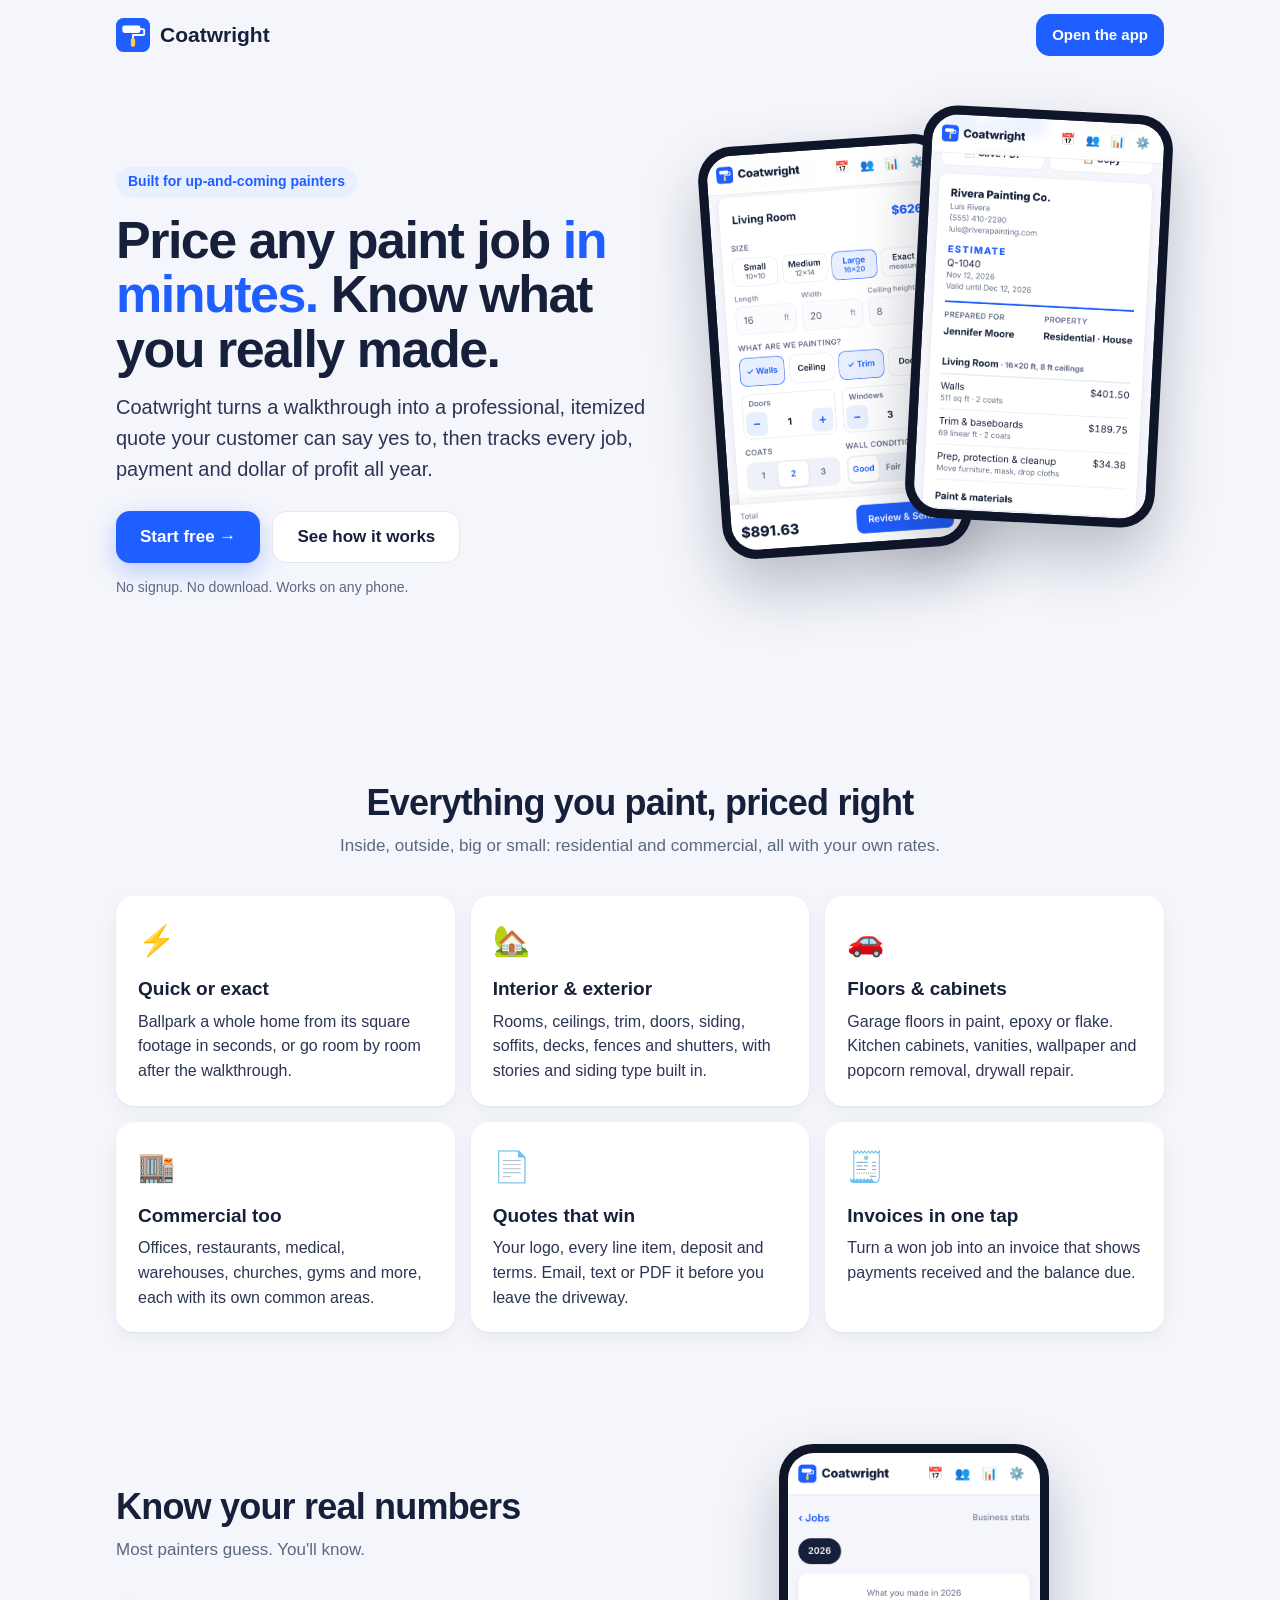
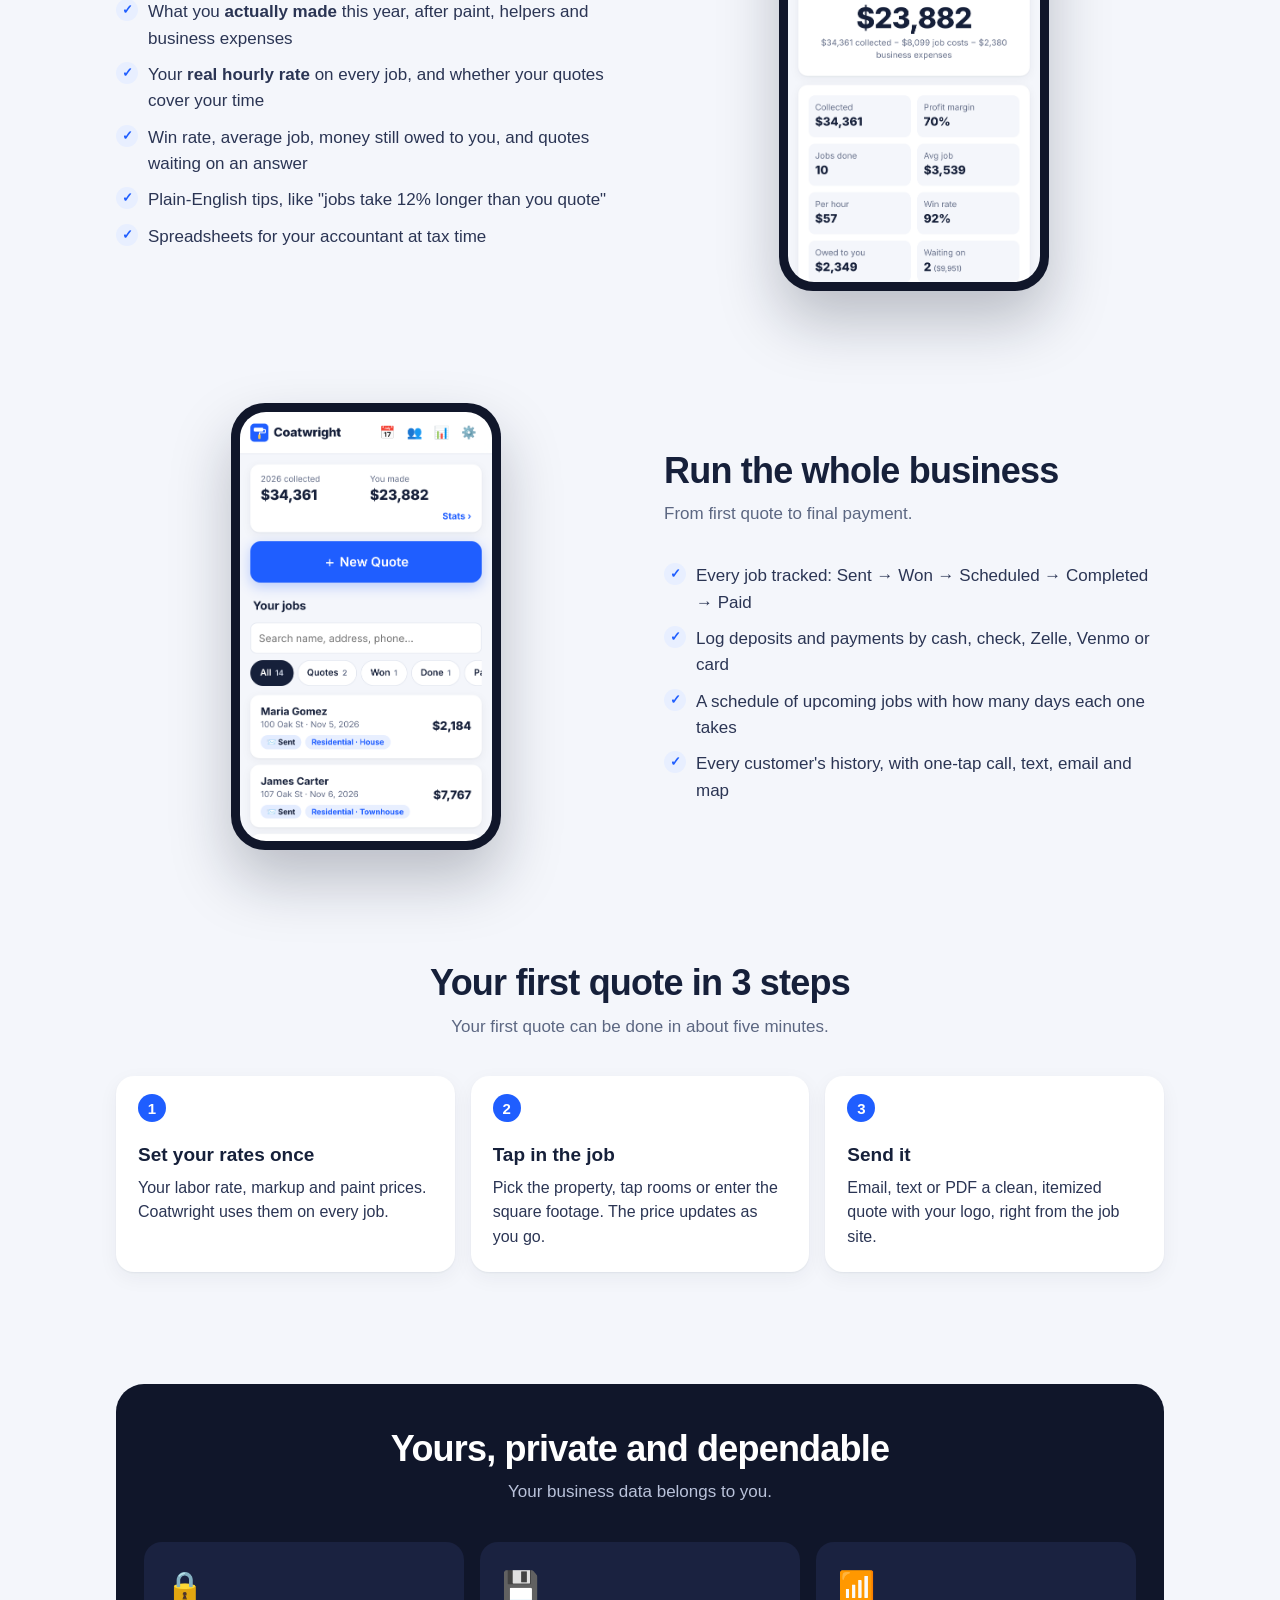
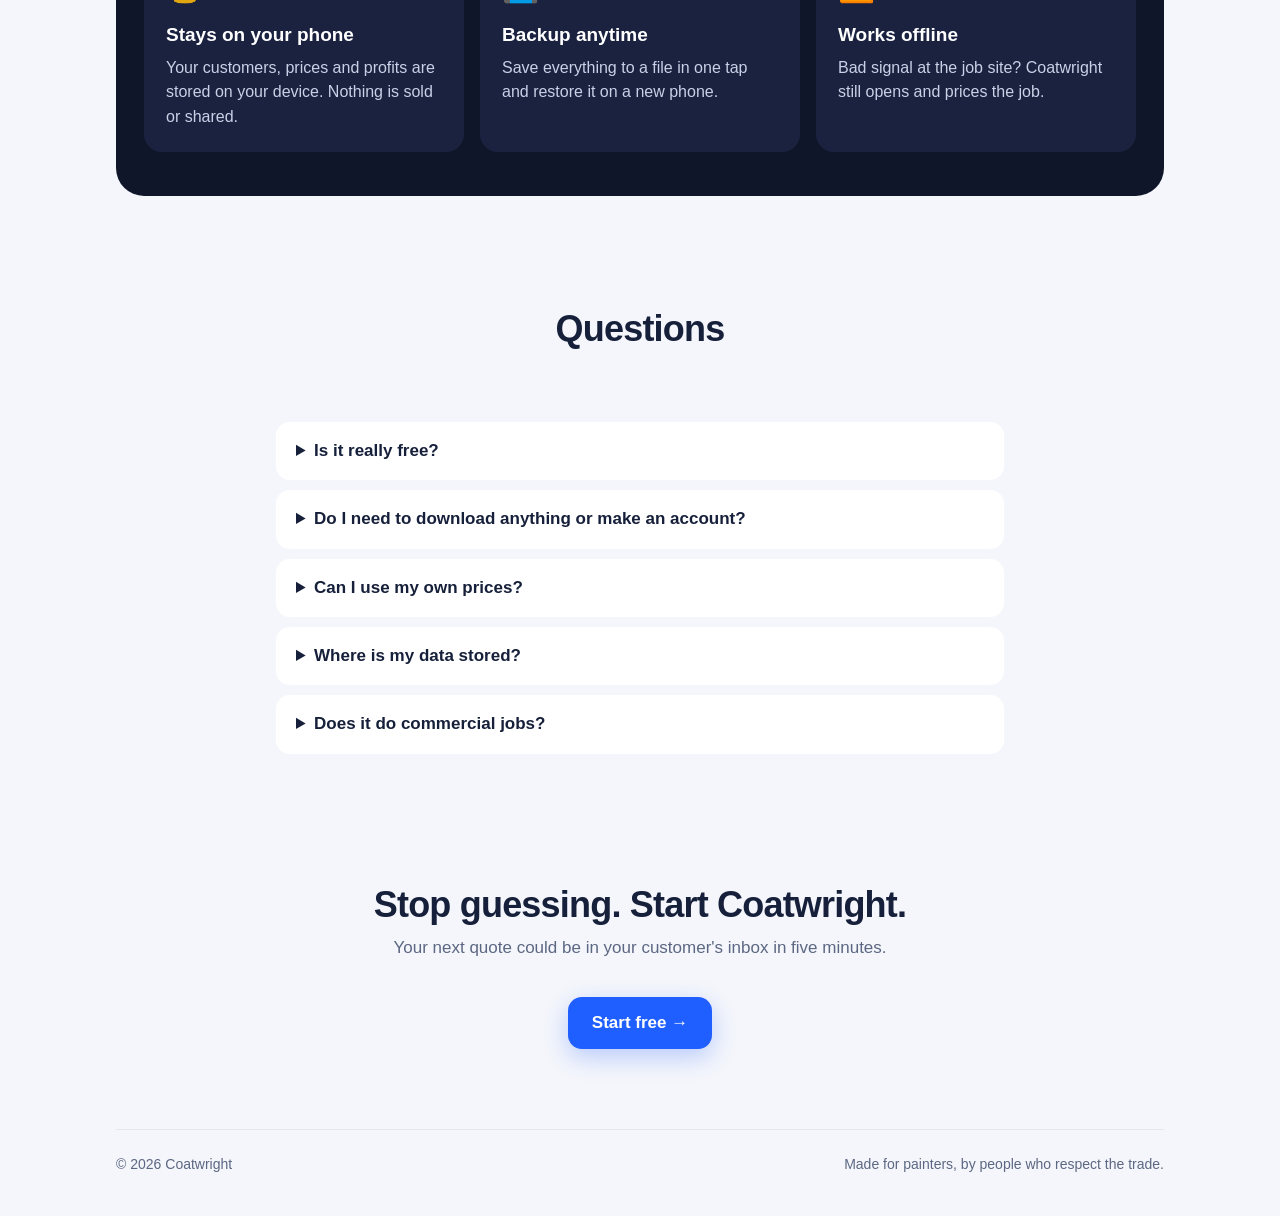
==== index.html @ 3766855a "Add Coatwright landing page Public page at the site root explaining the app, with real screenshots (" ====
<!doctype html>
<html lang="en">
<head>
  <meta charset="utf-8">
  <meta name="viewport" content="width=device-width, initial-scale=1">
  <title>Coatwright · Paint quotes in minutes</title>
  <meta name="description" content="Price any paint job in minutes, send a professional itemized quote, and know what you really made. Free quoting and business app for painters.">
  <meta name="theme-color" content="#1f5eff">
  <meta property="og:title" content="Coatwright · Paint quotes in minutes">
  <meta property="og:description" content="Price any paint job in minutes, send a professional itemized quote, and know what you really made.">
  <meta property="og:image" content="https://nbarmash.github.io/Nbarmash/landing/shot-estimate.png">
  <meta property="og:type" content="website">
  <link rel="icon" href="coatwright/icon.svg" type="image/svg+xml">
  <style>
    :root {
      --bg: #f4f6fb; --card: #fff; --text: #16203a; --muted: #5c6782; --line: #e3e7f0;
      --brand: #1f5eff; --brand-soft: #e8efff; --ink-soft: #2b3554;
    }
    * { box-sizing: border-box; }
    html { scroll-behavior: smooth; }
    body { margin: 0; background: var(--bg); color: var(--text);
      font: 17px/1.55 -apple-system, BlinkMacSystemFont, "Segoe UI", Roboto, Helvetica, Arial, sans-serif; }
    a { color: var(--brand); }
    .wrap { max-width: 1080px; margin: 0 auto; padding: 0 16px; }
    nav { display: flex; align-items: center; justify-content: space-between; padding: 14px 0; }
    .brand { display: flex; align-items: center; gap: 10px; font-weight: 800; font-size: 21px; color: var(--text); text-decoration: none; }
    .btn { display: inline-flex; align-items: center; justify-content: center; gap: 8px; min-height: 52px; padding: 0 24px;
      border-radius: 14px; background: var(--brand); color: #fff; font-weight: 700; text-decoration: none; font-size: 17px;
      box-shadow: 0 8px 24px rgba(31, 94, 255, .28); }
    .btn:active { transform: scale(.98); }
    .btn.small { min-height: 42px; padding: 0 16px; font-size: 15px; box-shadow: none; }
    .btn.ghost { background: #fff; color: var(--text); box-shadow: none; border: 1px solid var(--line); }

    .hero { display: grid; grid-template-columns: 1.1fr .9fr; gap: 40px; align-items: center; padding: 40px 0 56px; }
    .eyebrow { display: inline-block; padding: 4px 12px; border-radius: 999px; background: var(--brand-soft); color: var(--brand);
      font-weight: 700; font-size: 14px; }
    h1 { font-size: 52px; line-height: 1.05; letter-spacing: -1.5px; margin: 16px 0; }
    h1 span { color: var(--brand); }
    .lead { font-size: 20px; color: var(--ink-soft); margin: 0 0 26px; max-width: 34em; }
    .cta-row { display: flex; flex-wrap: wrap; gap: 12px; align-items: center; }
    .fine { color: var(--muted); font-size: 14px; margin-top: 14px; }
    .phones { position: relative; height: 560px; }
    .phone { position: absolute; width: 250px; border-radius: 34px; padding: 9px; background: #10162a;
      box-shadow: 0 30px 60px rgba(16, 22, 42, .25); }
    .phone img { display: block; width: 100%; border-radius: 26px; }
    .phone.a { left: 0; top: 30px; transform: rotate(-4deg); }
    .phone.b { right: 0; top: 0; transform: rotate(3deg); }

    section { padding: 56px 0; }
    h2 { font-size: 36px; letter-spacing: -.8px; line-height: 1.15; margin: 0 0 10px; text-align: center; }
    .sub { text-align: center; color: var(--muted); margin: 0 auto 36px; max-width: 36em; }
    .grid { display: grid; grid-template-columns: repeat(3, 1fr); gap: 16px; }
    .card { background: var(--card); border-radius: 18px; padding: 22px; box-shadow: 0 1px 2px rgba(22,32,58,.06), 0 6px 20px rgba(22,32,58,.05); }
    .card .ic { font-size: 30px; }
    .card h3 { margin: 10px 0 6px; font-size: 19px; }
    .card p { margin: 0; color: var(--ink-soft); font-size: 16px; }

    .split { display: grid; grid-template-columns: 1fr 1fr; gap: 48px; align-items: center; }
    .split h2, .split .sub { text-align: left; margin-left: 0; }
    .split.flip .shot { order: -1; }
    .shot { display: flex; justify-content: center; }
    .shot .phone { position: static; transform: none; width: 270px; }
    ul.ticks { list-style: none; padding: 0; margin: 0; display: grid; gap: 10px; }
    ul.ticks li { padding-left: 32px; position: relative; color: var(--ink-soft); }
    ul.ticks li::before { content: '✓'; position: absolute; left: 0; top: 0; width: 22px; height: 22px; border-radius: 50%;
      background: var(--brand-soft); color: var(--brand); font-weight: 800; font-size: 13px; display: grid; place-items: center; }

    .steps { display: grid; grid-template-columns: repeat(3, 1fr); gap: 16px; counter-reset: s; }
    .steps .card { position: relative; padding-top: 54px; }
    .steps .card::before { counter-increment: s; content: counter(s); position: absolute; top: 18px; left: 22px; width: 28px; height: 28px;
      border-radius: 50%; background: var(--brand); color: #fff; font-weight: 800; display: grid; place-items: center; font-size: 15px; }

    .trust { background: #10162a; color: #fff; border-radius: 28px; padding: 44px 28px; }
    .trust h2 { color: #fff; }
    .trust .sub { color: #b9c2da; }
    .trust .grid .card { background: #1a2240; box-shadow: none; }
    .trust .card p { color: #c9d1e6; }

    details { background: var(--card); border-radius: 14px; padding: 16px 20px; margin-bottom: 10px; }
    summary { cursor: pointer; font-weight: 700; }
    details p { color: var(--ink-soft); margin: 10px 0 0; }
    .faq { max-width: 760px; margin: 0 auto; }

    .final { text-align: center; padding: 64px 0 80px; }
    footer { border-top: 1px solid var(--line); padding: 24px 0 40px; color: var(--muted); font-size: 14px; display: flex;
      flex-wrap: wrap; justify-content: space-between; gap: 10px; }

    @media (max-width: 860px) {
      h1 { font-size: 40px; }
      .hero, .split { grid-template-columns: 1fr; gap: 28px; }
      .split.flip .shot { order: 0; }
      .phones { height: 470px; max-width: 420px; margin: 0 auto; width: 100%; }
      .phone { width: 210px; }
      .grid, .steps { grid-template-columns: 1fr; }
      h2 { font-size: 30px; }
      .split h2, .split .sub { text-align: center; margin-left: auto; }
    }
    @media (max-width: 420px) {
      h1 { font-size: 34px; }
      .lead { font-size: 18px; }
      .phones { height: 400px; }
      .phone { width: 175px; border-radius: 26px; padding: 7px; }
      .phone img { border-radius: 20px; }
      .cta-row .btn { width: 100%; }
      .trust { padding: 32px 18px; border-radius: 20px; }
    }
  </style>
</head>
<body>
  <div class="wrap">
    <nav>
      <a class="brand" href="./"><img src="coatwright/icon.svg" alt="" width="34" height="34"> Coatwright</a>
      <a class="btn small" href="coatwright/">Open the app</a>
    </nav>

    <header class="hero">
      <div>
        <span class="eyebrow">Built for up-and-coming painters</span>
        <h1>Price any paint job <span>in minutes.</span> Know what you really made.</h1>
        <p class="lead">Coatwright turns a walkthrough into a professional, itemized quote your customer can say yes to,
          then tracks every job, payment and dollar of profit all year.</p>
        <div class="cta-row">
          <a class="btn" href="coatwright/">Start free →</a>
          <a class="btn ghost" href="#how">See how it works</a>
        </div>
        <p class="fine">No signup. No download. Works on any phone.</p>
      </div>
      <div class="phones" aria-hidden="true">
        <div class="phone a"><img src="landing/shot-quote.png" alt=""></div>
        <div class="phone b"><img src="landing/shot-estimate.png" alt=""></div>
      </div>
    </header>
  </div>

  <section>
    <div class="wrap">
      <h2>Everything you paint, priced right</h2>
      <p class="sub">Inside, outside, big or small: residential and commercial, all with your own rates.</p>
      <div class="grid">
        <div class="card"><div class="ic">⚡</div><h3>Quick or exact</h3><p>Ballpark a whole home from its square footage in seconds, or go room by room after the walkthrough.</p></div>
        <div class="card"><div class="ic">🏡</div><h3>Interior & exterior</h3><p>Rooms, ceilings, trim, doors, siding, soffits, decks, fences and shutters, with stories and siding type built in.</p></div>
        <div class="card"><div class="ic">🚗</div><h3>Floors & cabinets</h3><p>Garage floors in paint, epoxy or flake. Kitchen cabinets, vanities, wallpaper and popcorn removal, drywall repair.</p></div>
        <div class="card"><div class="ic">🏬</div><h3>Commercial too</h3><p>Offices, restaurants, medical, warehouses, churches, gyms and more, each with its own common areas.</p></div>
        <div class="card"><div class="ic">📄</div><h3>Quotes that win</h3><p>Your logo, every line item, deposit and terms. Email, text or PDF it before you leave the driveway.</p></div>
        <div class="card"><div class="ic">🧾</div><h3>Invoices in one tap</h3><p>Turn a won job into an invoice that shows payments received and the balance due.</p></div>
      </div>
    </div>
  </section>

  <section>
    <div class="wrap split">
      <div>
        <h2>Know your real numbers</h2>
        <p class="sub">Most painters guess. You'll know.</p>
        <ul class="ticks">
          <li>What you <b>actually made</b> this year, after paint, helpers and business expenses</li>
          <li>Your <b>real hourly rate</b> on every job, and whether your quotes cover your time</li>
          <li>Win rate, average job, money still owed to you, and quotes waiting on an answer</li>
          <li>Plain-English tips, like "jobs take 12% longer than you quote"</li>
          <li>Spreadsheets for your accountant at tax time</li>
        </ul>
      </div>
      <div class="shot"><div class="phone"><img src="landing/shot-stats.png" alt="Coatwright business stats screen showing yearly profit"></div></div>
    </div>
  </section>

  <section>
    <div class="wrap split flip">
      <div>
        <h2>Run the whole business</h2>
        <p class="sub">From first quote to final payment.</p>
        <ul class="ticks">
          <li>Every job tracked: Sent → Won → Scheduled → Completed → Paid</li>
          <li>Log deposits and payments by cash, check, Zelle, Venmo or card</li>
          <li>A schedule of upcoming jobs with how many days each one takes</li>
          <li>Every customer's history, with one-tap call, text, email and map</li>
        </ul>
      </div>
      <div class="shot"><div class="phone"><img src="landing/shot-jobs.png" alt="Coatwright jobs list with statuses and yearly totals"></div></div>
    </div>
  </section>

  <section id="how">
    <div class="wrap">
      <h2>Your first quote in 3 steps</h2>
      <p class="sub">Your first quote can be done in about five minutes.</p>
      <div class="steps">
        <div class="card"><h3>Set your rates once</h3><p>Your labor rate, markup and paint prices. Coatwright uses them on every job.</p></div>
        <div class="card"><h3>Tap in the job</h3><p>Pick the property, tap rooms or enter the square footage. The price updates as you go.</p></div>
        <div class="card"><h3>Send it</h3><p>Email, text or PDF a clean, itemized quote with your logo, right from the job site.</p></div>
      </div>
    </div>
  </section>

  <section>
    <div class="wrap">
      <div class="trust">
        <h2>Yours, private and dependable</h2>
        <p class="sub">Your business data belongs to you.</p>
        <div class="grid">
          <div class="card"><div class="ic">🔒</div><h3>Stays on your phone</h3><p>Your customers, prices and profits are stored on your device. Nothing is sold or shared.</p></div>
          <div class="card"><div class="ic">💾</div><h3>Backup anytime</h3><p>Save everything to a file in one tap and restore it on a new phone.</p></div>
          <div class="card"><div class="ic">📶</div><h3>Works offline</h3><p>Bad signal at the job site? Coatwright still opens and prices the job.</p></div>
        </div>
      </div>
    </div>
  </section>

  <section>
    <div class="wrap faq">
      <h2>Questions</h2>
      <p class="sub">&nbsp;</p>
      <details><summary>Is it really free?</summary><p>Yes. Coatwright is free to use right now. Paid extras such as cloud sync are planned for later, and the core quoting will stay simple and affordable.</p></details>
      <details><summary>Do I need to download anything or make an account?</summary><p>No. Open it in your phone's browser and start. To use it like an app, tap Share → "Add to Home Screen" on iPhone, or "Install app" on Android.</p></details>
      <details><summary>Can I use my own prices?</summary><p>Yes. Set your labor rate, markup, minimum job, tax, deposit, paint and material costs, and how fast you work. Every quote uses your numbers.</p></details>
      <details><summary>Where is my data stored?</summary><p>On your device. Make a backup from Settings now and then, especially before switching phones.</p></details>
      <details><summary>Does it do commercial jobs?</summary><p>Yes: offices, retail, restaurants, medical, hotels, apartments, warehouses, schools, churches, gyms and more.</p></details>
    </div>
  </section>

  <div class="wrap final">
    <h2>Stop guessing. Start Coatwright.</h2>
    <p class="sub">Your next quote could be in your customer's inbox in five minutes.</p>
    <a class="btn" href="coatwright/">Start free →</a>
  </div>

  <div class="wrap">
    <footer>
      <span>© <span id="yr">2026</span> Coatwright</span>
      <span>Made for painters, by people who respect the trade.</span>
    </footer>
  </div>
  <script>document.getElementById('yr').textContent = new Date().getFullYear();</script>
</body>
</html>
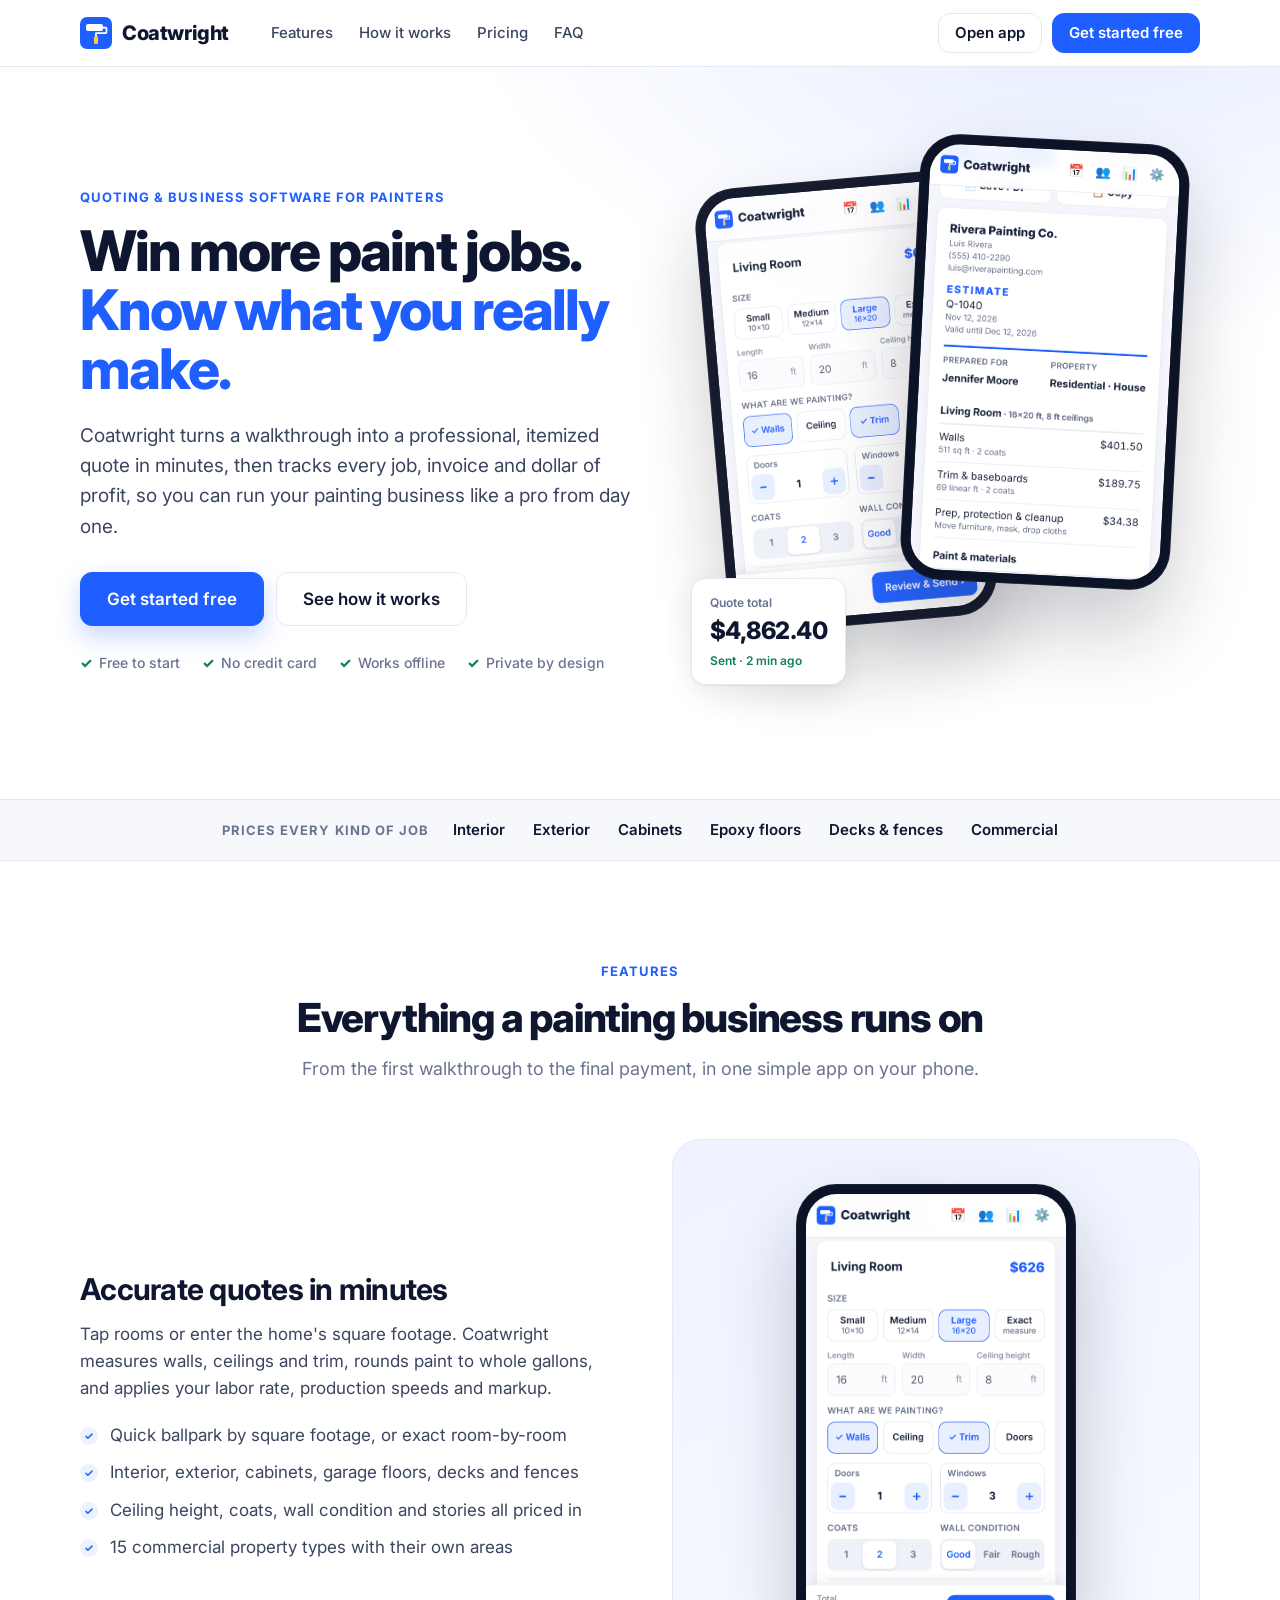
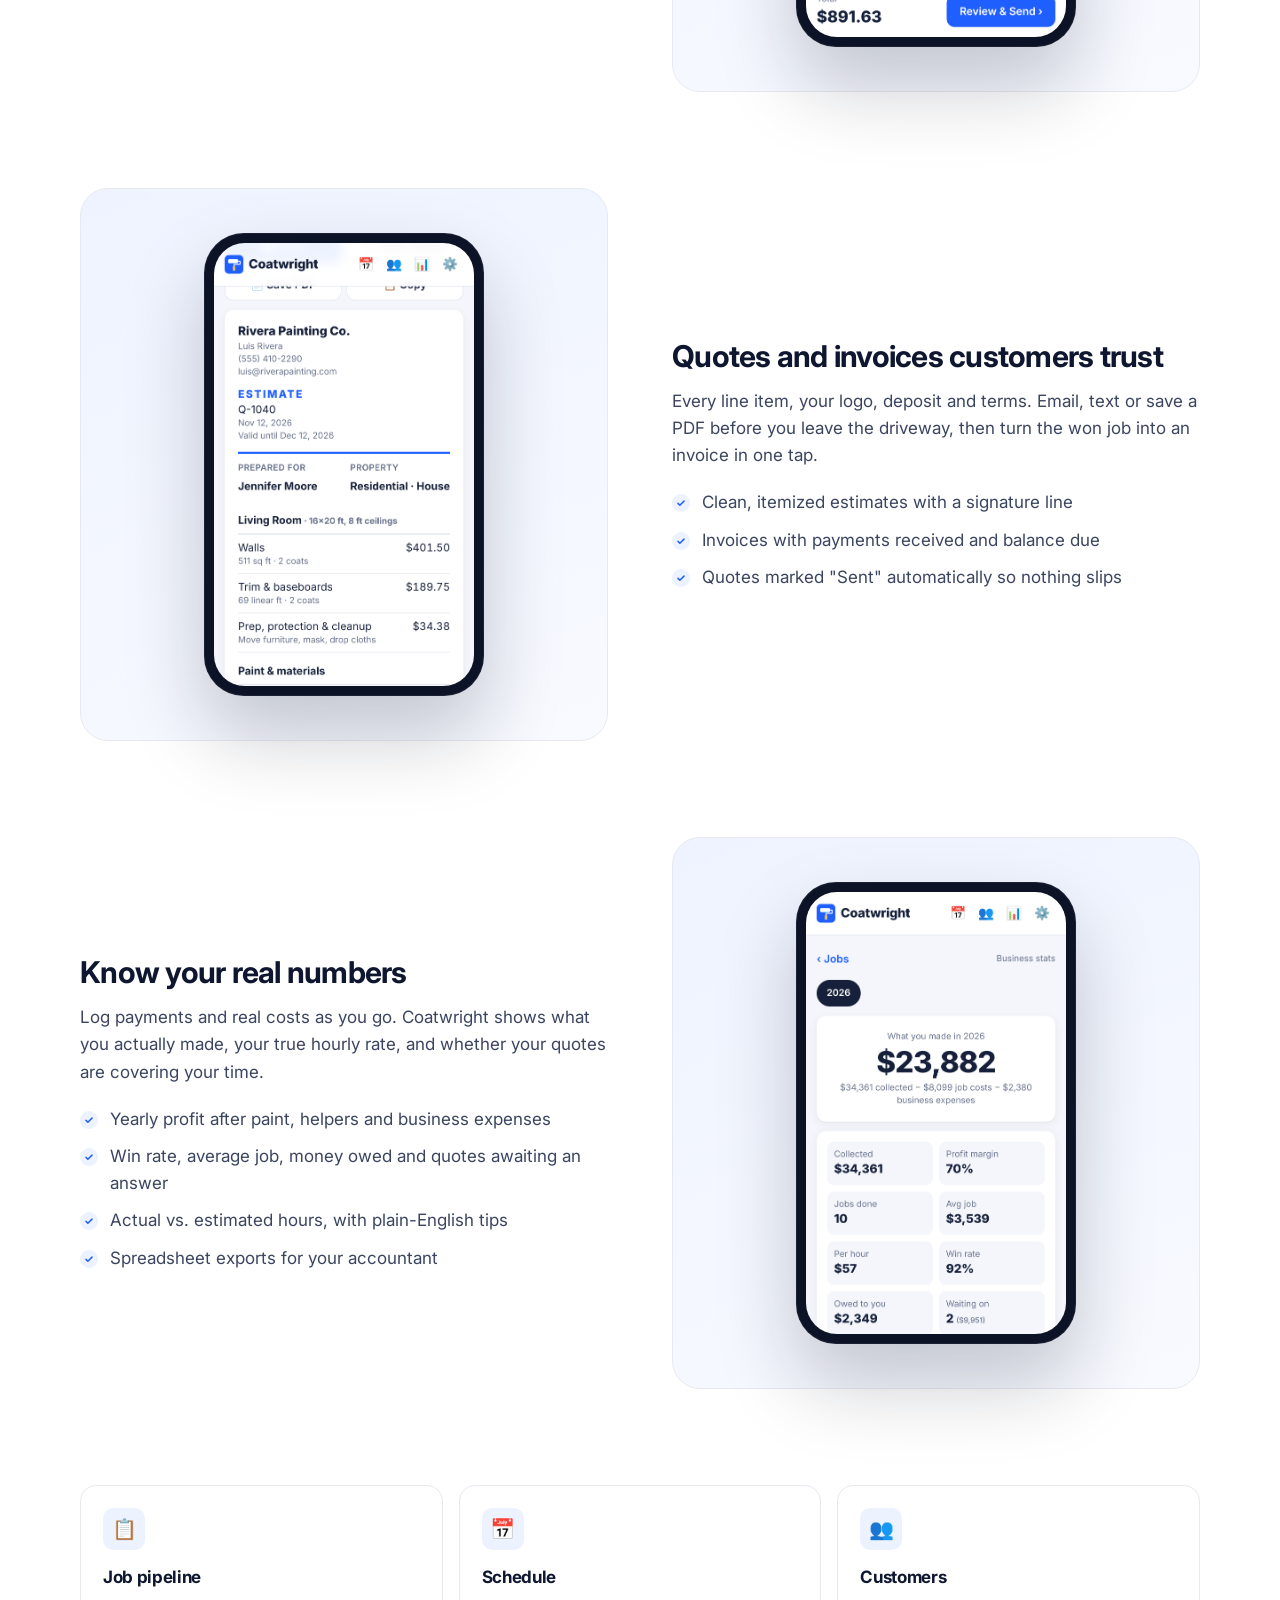
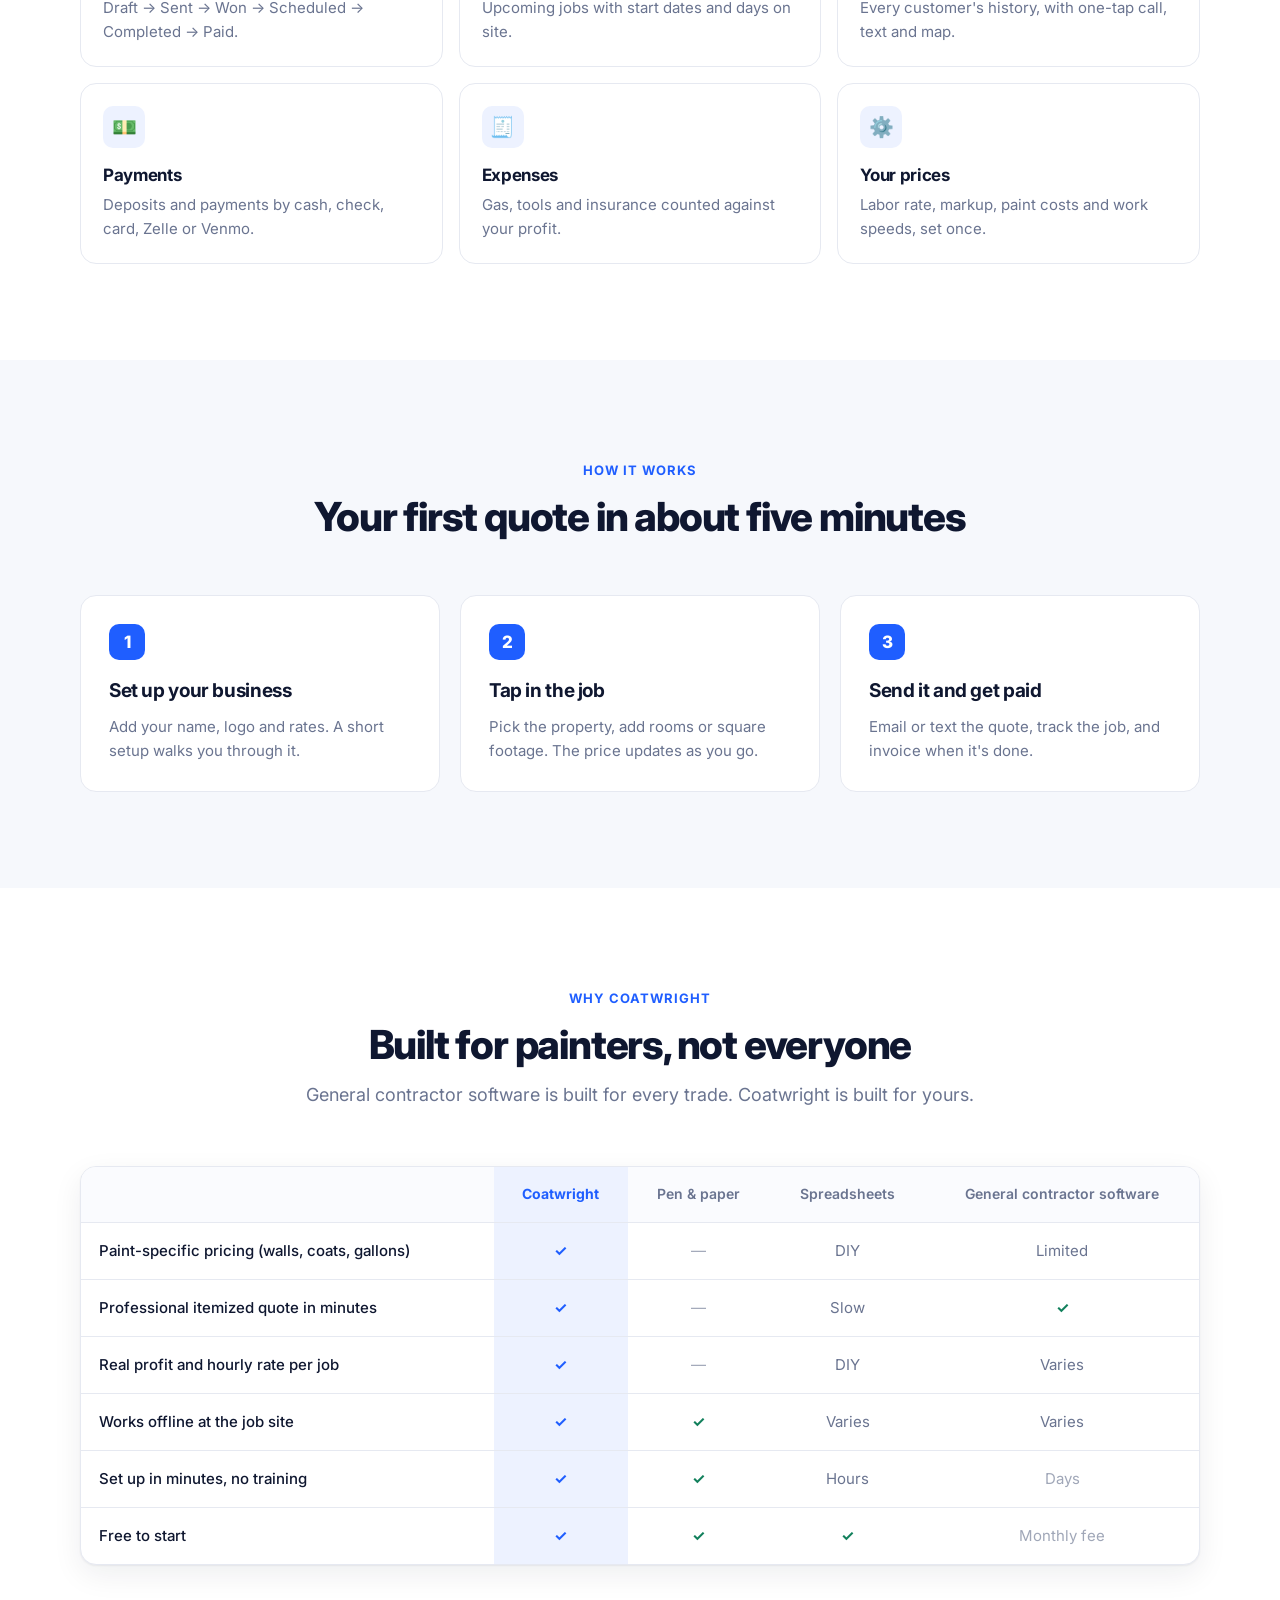
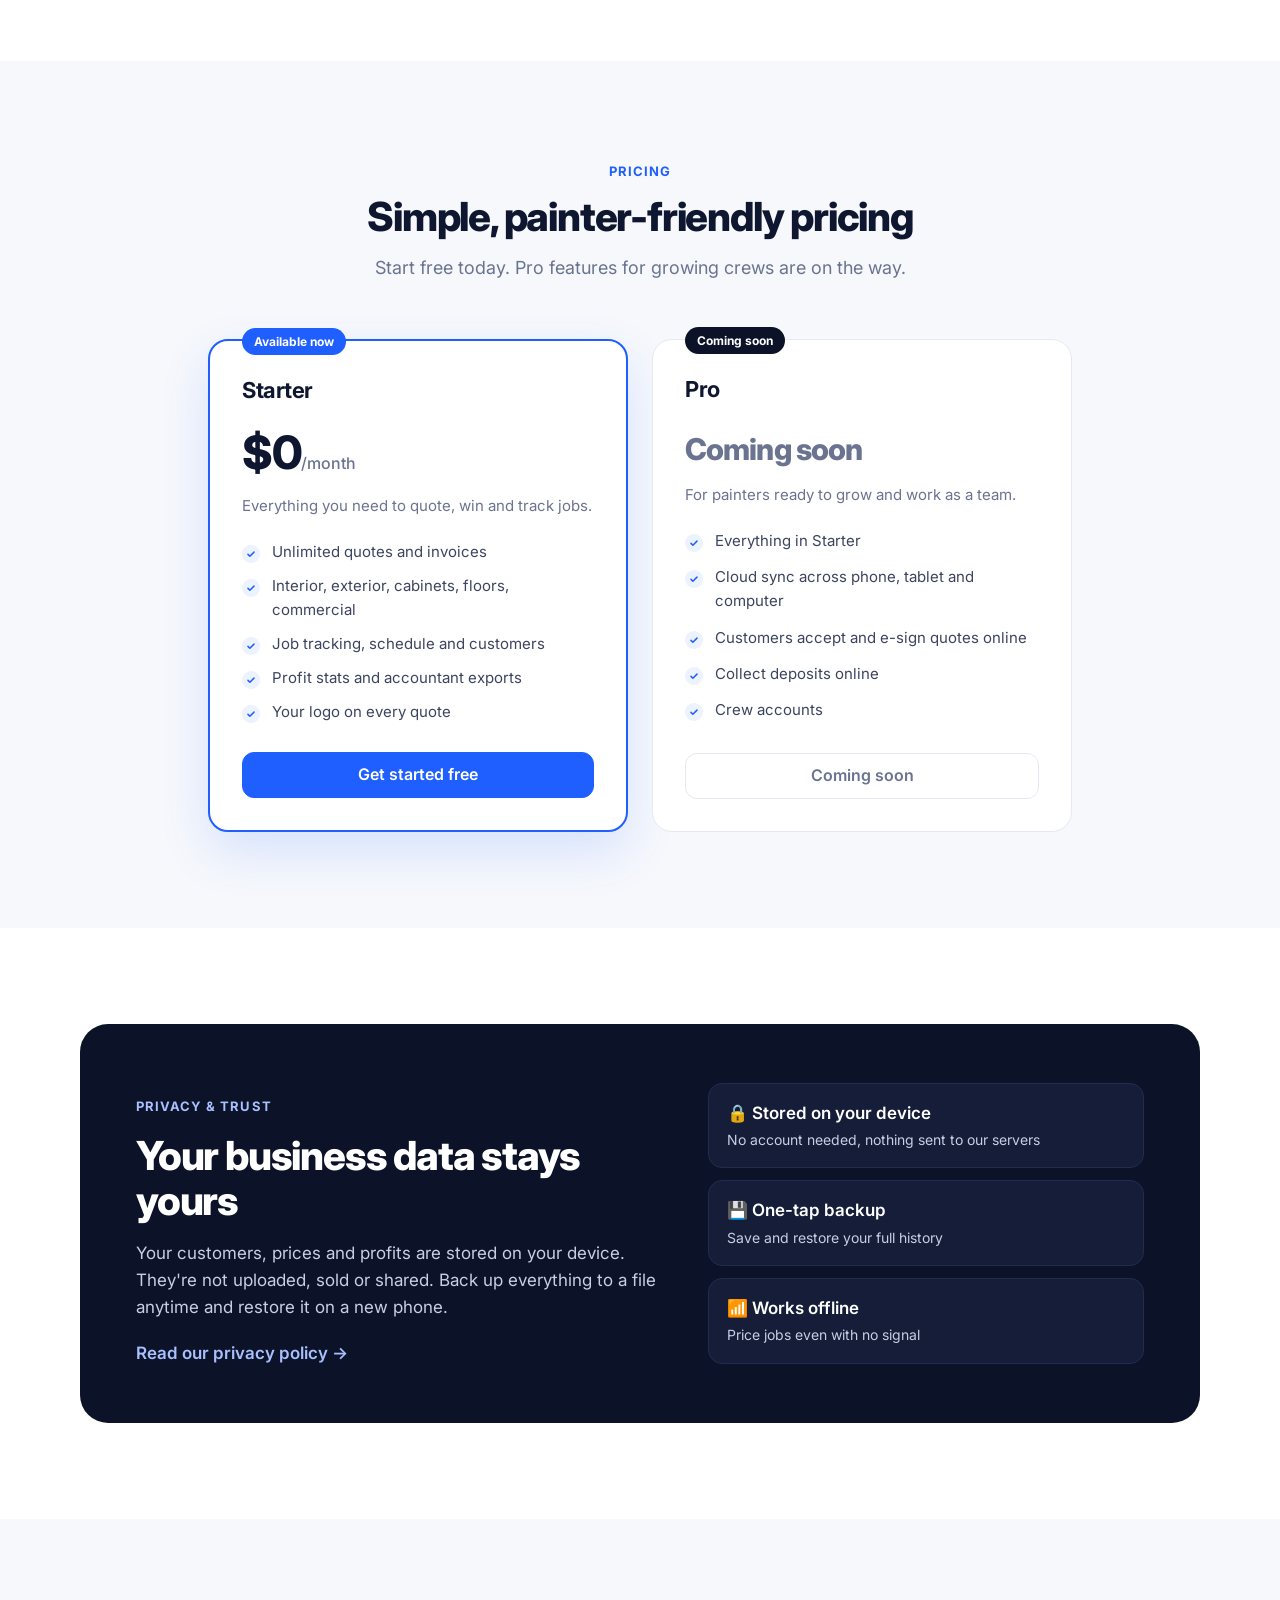
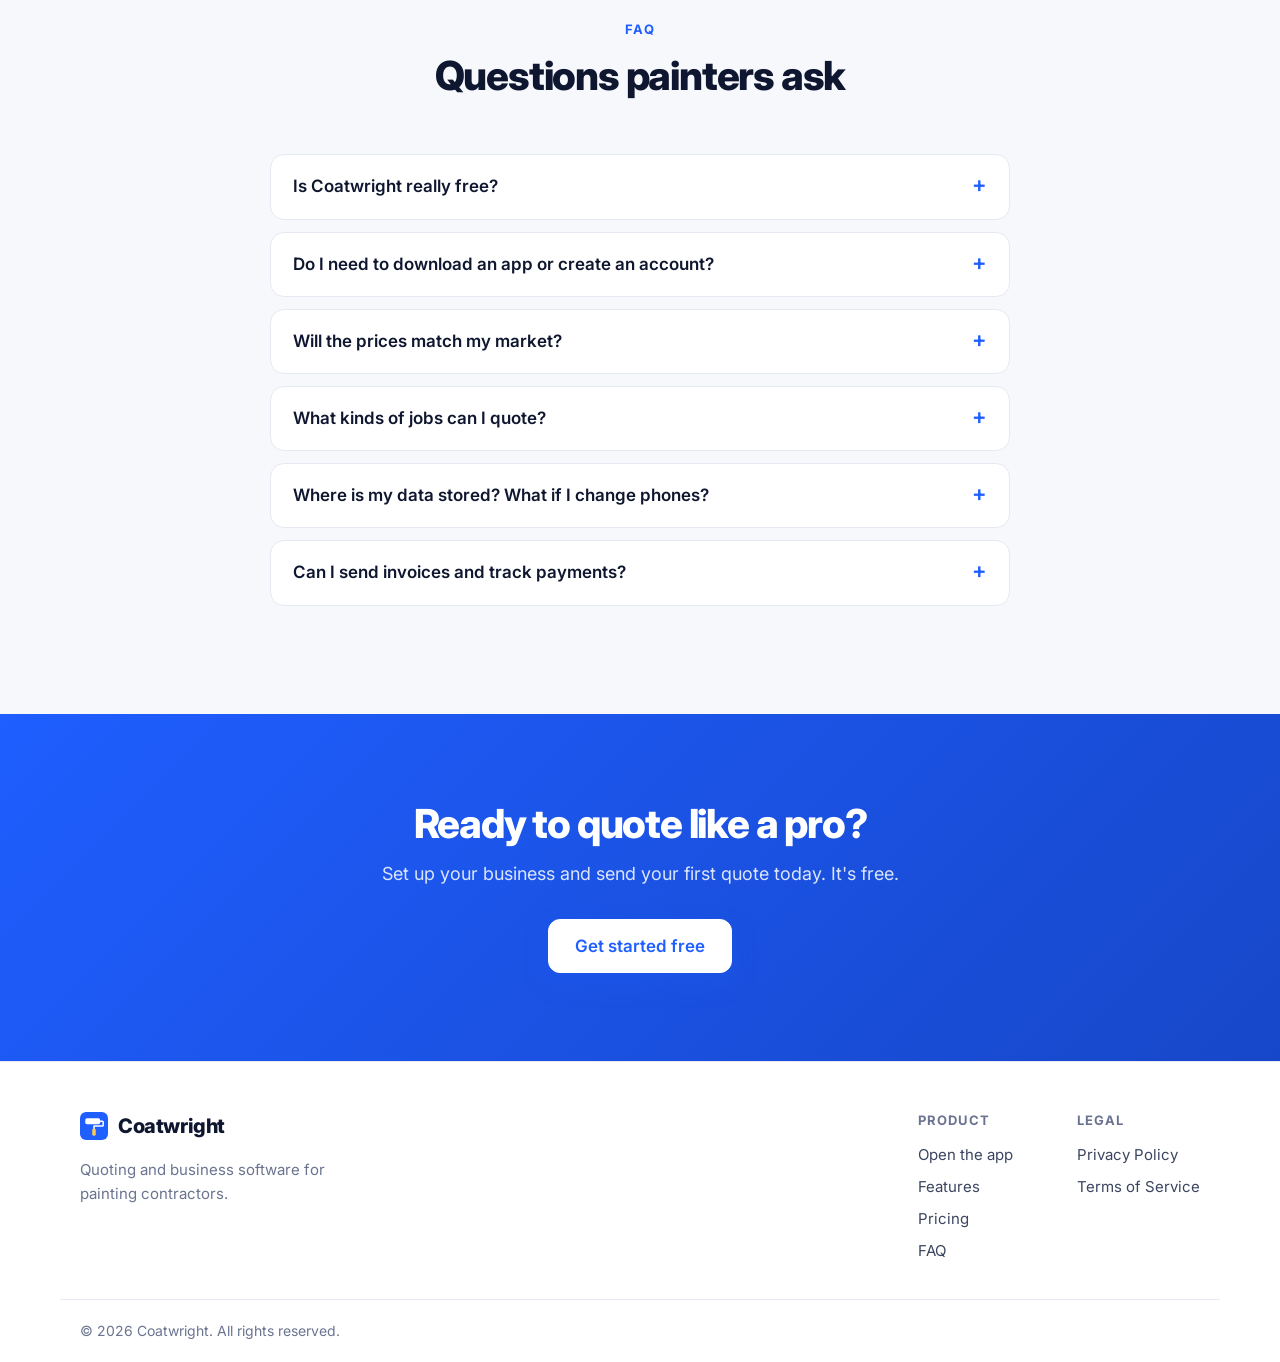
==== commit 7acde312: "Redesign landing page and add Privacy Policy and Terms Professional landing page: sticky menu, hero " ====
--- a/index.html
+++ b/index.html
@@ -3,233 +3,276 @@
 <head>
   <meta charset="utf-8">
   <meta name="viewport" content="width=device-width, initial-scale=1">
-  <title>Coatwright · Paint quotes in minutes</title>
-  <meta name="description" content="Price any paint job in minutes, send a professional itemized quote, and know what you really made. Free quoting and business app for painters.">
+  <title>Coatwright · Quoting & business software for painters</title>
+  <meta name="description" content="Price any paint job in minutes, send professional itemized quotes and invoices, and know exactly what you made. Free quoting and business app for painting contractors.">
   <meta name="theme-color" content="#1f5eff">
-  <meta property="og:title" content="Coatwright · Paint quotes in minutes">
-  <meta property="og:description" content="Price any paint job in minutes, send a professional itemized quote, and know what you really made.">
-  <meta property="og:image" content="https://nbarmash.github.io/Nbarmash/landing/shot-estimate.png">
+  <meta property="og:title" content="Coatwright · Quoting & business software for painters">
+  <meta property="og:description" content="Price any paint job in minutes, send professional quotes and invoices, and know exactly what you made.">
+  <meta property="og:image" content="https://nbarmash.github.io/Nbarmash/landing/og.png">
+  <meta property="og:image:width" content="1200">
+  <meta property="og:image:height" content="630">
   <meta property="og:type" content="website">
+  <meta name="twitter:card" content="summary_large_image">
   <link rel="icon" href="coatwright/icon.svg" type="image/svg+xml">
-  <style>
-    :root {
-      --bg: #f4f6fb; --card: #fff; --text: #16203a; --muted: #5c6782; --line: #e3e7f0;
-      --brand: #1f5eff; --brand-soft: #e8efff; --ink-soft: #2b3554;
-    }
-    * { box-sizing: border-box; }
-    html { scroll-behavior: smooth; }
-    body { margin: 0; background: var(--bg); color: var(--text);
-      font: 17px/1.55 -apple-system, BlinkMacSystemFont, "Segoe UI", Roboto, Helvetica, Arial, sans-serif; }
-    a { color: var(--brand); }
-    .wrap { max-width: 1080px; margin: 0 auto; padding: 0 16px; }
-    nav { display: flex; align-items: center; justify-content: space-between; padding: 14px 0; }
-    .brand { display: flex; align-items: center; gap: 10px; font-weight: 800; font-size: 21px; color: var(--text); text-decoration: none; }
-    .btn { display: inline-flex; align-items: center; justify-content: center; gap: 8px; min-height: 52px; padding: 0 24px;
-      border-radius: 14px; background: var(--brand); color: #fff; font-weight: 700; text-decoration: none; font-size: 17px;
-      box-shadow: 0 8px 24px rgba(31, 94, 255, .28); }
-    .btn:active { transform: scale(.98); }
-    .btn.small { min-height: 42px; padding: 0 16px; font-size: 15px; box-shadow: none; }
-    .btn.ghost { background: #fff; color: var(--text); box-shadow: none; border: 1px solid var(--line); }
-
-    .hero { display: grid; grid-template-columns: 1.1fr .9fr; gap: 40px; align-items: center; padding: 40px 0 56px; }
-    .eyebrow { display: inline-block; padding: 4px 12px; border-radius: 999px; background: var(--brand-soft); color: var(--brand);
-      font-weight: 700; font-size: 14px; }
-    h1 { font-size: 52px; line-height: 1.05; letter-spacing: -1.5px; margin: 16px 0; }
-    h1 span { color: var(--brand); }
-    .lead { font-size: 20px; color: var(--ink-soft); margin: 0 0 26px; max-width: 34em; }
-    .cta-row { display: flex; flex-wrap: wrap; gap: 12px; align-items: center; }
-    .fine { color: var(--muted); font-size: 14px; margin-top: 14px; }
-    .phones { position: relative; height: 560px; }
-    .phone { position: absolute; width: 250px; border-radius: 34px; padding: 9px; background: #10162a;
-      box-shadow: 0 30px 60px rgba(16, 22, 42, .25); }
-    .phone img { display: block; width: 100%; border-radius: 26px; }
-    .phone.a { left: 0; top: 30px; transform: rotate(-4deg); }
-    .phone.b { right: 0; top: 0; transform: rotate(3deg); }
-
-    section { padding: 56px 0; }
-    h2 { font-size: 36px; letter-spacing: -.8px; line-height: 1.15; margin: 0 0 10px; text-align: center; }
-    .sub { text-align: center; color: var(--muted); margin: 0 auto 36px; max-width: 36em; }
-    .grid { display: grid; grid-template-columns: repeat(3, 1fr); gap: 16px; }
-    .card { background: var(--card); border-radius: 18px; padding: 22px; box-shadow: 0 1px 2px rgba(22,32,58,.06), 0 6px 20px rgba(22,32,58,.05); }
-    .card .ic { font-size: 30px; }
-    .card h3 { margin: 10px 0 6px; font-size: 19px; }
-    .card p { margin: 0; color: var(--ink-soft); font-size: 16px; }
-
-    .split { display: grid; grid-template-columns: 1fr 1fr; gap: 48px; align-items: center; }
-    .split h2, .split .sub { text-align: left; margin-left: 0; }
-    .split.flip .shot { order: -1; }
-    .shot { display: flex; justify-content: center; }
-    .shot .phone { position: static; transform: none; width: 270px; }
-    ul.ticks { list-style: none; padding: 0; margin: 0; display: grid; gap: 10px; }
-    ul.ticks li { padding-left: 32px; position: relative; color: var(--ink-soft); }
-    ul.ticks li::before { content: '✓'; position: absolute; left: 0; top: 0; width: 22px; height: 22px; border-radius: 50%;
-      background: var(--brand-soft); color: var(--brand); font-weight: 800; font-size: 13px; display: grid; place-items: center; }
-
-    .steps { display: grid; grid-template-columns: repeat(3, 1fr); gap: 16px; counter-reset: s; }
-    .steps .card { position: relative; padding-top: 54px; }
-    .steps .card::before { counter-increment: s; content: counter(s); position: absolute; top: 18px; left: 22px; width: 28px; height: 28px;
-      border-radius: 50%; background: var(--brand); color: #fff; font-weight: 800; display: grid; place-items: center; font-size: 15px; }
-
-    .trust { background: #10162a; color: #fff; border-radius: 28px; padding: 44px 28px; }
-    .trust h2 { color: #fff; }
-    .trust .sub { color: #b9c2da; }
-    .trust .grid .card { background: #1a2240; box-shadow: none; }
-    .trust .card p { color: #c9d1e6; }
-
-    details { background: var(--card); border-radius: 14px; padding: 16px 20px; margin-bottom: 10px; }
-    summary { cursor: pointer; font-weight: 700; }
-    details p { color: var(--ink-soft); margin: 10px 0 0; }
-    .faq { max-width: 760px; margin: 0 auto; }
-
-    .final { text-align: center; padding: 64px 0 80px; }
-    footer { border-top: 1px solid var(--line); padding: 24px 0 40px; color: var(--muted); font-size: 14px; display: flex;
-      flex-wrap: wrap; justify-content: space-between; gap: 10px; }
-
-    @media (max-width: 860px) {
-      h1 { font-size: 40px; }
-      .hero, .split { grid-template-columns: 1fr; gap: 28px; }
-      .split.flip .shot { order: 0; }
-      .phones { height: 470px; max-width: 420px; margin: 0 auto; width: 100%; }
-      .phone { width: 210px; }
-      .grid, .steps { grid-template-columns: 1fr; }
-      h2 { font-size: 30px; }
-      .split h2, .split .sub { text-align: center; margin-left: auto; }
-    }
-    @media (max-width: 420px) {
-      h1 { font-size: 34px; }
-      .lead { font-size: 18px; }
-      .phones { height: 400px; }
-      .phone { width: 175px; border-radius: 26px; padding: 7px; }
-      .phone img { border-radius: 20px; }
-      .cta-row .btn { width: 100%; }
-      .trust { padding: 32px 18px; border-radius: 20px; }
-    }
-  </style>
+  <link rel="apple-touch-icon" href="landing/apple-touch-icon.png">
+  <link rel="preconnect" href="https://fonts.googleapis.com">
+  <link rel="preconnect" href="https://fonts.gstatic.com" crossorigin>
+  <link href="https://fonts.googleapis.com/css2?family=Inter:wght@400;500;600;700;800&display=swap" rel="stylesheet">
+  <link rel="stylesheet" href="landing/site.css">
 </head>
 <body>
-  <div class="wrap">
-    <nav>
-      <a class="brand" href="./"><img src="coatwright/icon.svg" alt="" width="34" height="34"> Coatwright</a>
-      <a class="btn small" href="coatwright/">Open the app</a>
-    </nav>
-
-    <header class="hero">
-      <div>
-        <span class="eyebrow">Built for up-and-coming painters</span>
-        <h1>Price any paint job <span>in minutes.</span> Know what you really made.</h1>
-        <p class="lead">Coatwright turns a walkthrough into a professional, itemized quote your customer can say yes to,
-          then tracks every job, payment and dollar of profit all year.</p>
-        <div class="cta-row">
-          <a class="btn" href="coatwright/">Start free →</a>
-          <a class="btn ghost" href="#how">See how it works</a>
-        </div>
-        <p class="fine">No signup. No download. Works on any phone.</p>
-      </div>
-      <div class="phones" aria-hidden="true">
-        <div class="phone a"><img src="landing/shot-quote.png" alt=""></div>
-        <div class="phone b"><img src="landing/shot-estimate.png" alt=""></div>
-      </div>
-    </header>
-  </div>
-
-  <section>
-    <div class="wrap">
-      <h2>Everything you paint, priced right</h2>
-      <p class="sub">Inside, outside, big or small: residential and commercial, all with your own rates.</p>
-      <div class="grid">
-        <div class="card"><div class="ic">⚡</div><h3>Quick or exact</h3><p>Ballpark a whole home from its square footage in seconds, or go room by room after the walkthrough.</p></div>
-        <div class="card"><div class="ic">🏡</div><h3>Interior & exterior</h3><p>Rooms, ceilings, trim, doors, siding, soffits, decks, fences and shutters, with stories and siding type built in.</p></div>
-        <div class="card"><div class="ic">🚗</div><h3>Floors & cabinets</h3><p>Garage floors in paint, epoxy or flake. Kitchen cabinets, vanities, wallpaper and popcorn removal, drywall repair.</p></div>
-        <div class="card"><div class="ic">🏬</div><h3>Commercial too</h3><p>Offices, restaurants, medical, warehouses, churches, gyms and more, each with its own common areas.</p></div>
-        <div class="card"><div class="ic">📄</div><h3>Quotes that win</h3><p>Your logo, every line item, deposit and terms. Email, text or PDF it before you leave the driveway.</p></div>
-        <div class="card"><div class="ic">🧾</div><h3>Invoices in one tap</h3><p>Turn a won job into an invoice that shows payments received and the balance due.</p></div>
+  <header class="nav" id="top">
+    <div class="wrap nav-in">
+      <a class="brand" href="./"><img src="coatwright/icon.svg" alt="" width="32" height="32"> Coatwright</a>
+      <nav class="links" aria-label="Main">
+        <a href="#features">Features</a>
+        <a href="#how">How it works</a>
+        <a href="#pricing">Pricing</a>
+        <a href="#faq">FAQ</a>
+      </nav>
+      <div class="nav-cta">
+        <a class="btn ghost sm hide-sm" href="coatwright/">Open app</a>
+        <a class="btn sm" href="coatwright/">Get started free</a>
       </div>
     </div>
-  </section>
-
-  <section>
-    <div class="wrap split">
-      <div>
-        <h2>Know your real numbers</h2>
-        <p class="sub">Most painters guess. You'll know.</p>
-        <ul class="ticks">
-          <li>What you <b>actually made</b> this year, after paint, helpers and business expenses</li>
-          <li>Your <b>real hourly rate</b> on every job, and whether your quotes cover your time</li>
-          <li>Win rate, average job, money still owed to you, and quotes waiting on an answer</li>
-          <li>Plain-English tips, like "jobs take 12% longer than you quote"</li>
-          <li>Spreadsheets for your accountant at tax time</li>
+  </header>
+
+  <main>
+    <section class="hero">
+      <div class="wrap hero-in">
+        <div class="hero-copy">
+          <p class="eyebrow">Quoting & business software for painters</p>
+          <h1>Win more paint jobs. <span>Know what you really make.</span></h1>
+          <p class="lead">Coatwright turns a walkthrough into a professional, itemized quote in minutes, then tracks every job,
+            invoice and dollar of profit, so you can run your painting business like a pro from day one.</p>
+          <div class="cta-row">
+            <a class="btn lg" href="coatwright/">Get started free</a>
+            <a class="btn ghost lg" href="#how">See how it works</a>
+          </div>
+          <ul class="trust-strip">
+            <li>Free to start</li>
+            <li>No credit card</li>
+            <li>Works offline</li>
+            <li>Private by design</li>
+          </ul>
+        </div>
+        <div class="hero-visual" aria-hidden="true">
+          <div class="device back"><img src="landing/shot-quote.png" alt=""></div>
+          <div class="device front"><img src="landing/shot-estimate.png" alt=""></div>
+          <div class="float-card">
+            <div class="fc-label">Quote total</div>
+            <div class="fc-num">$4,862.40</div>
+            <div class="fc-sub">Sent · 2 min ago</div>
+          </div>
+        </div>
+      </div>
+    </section>
+
+    <section class="band">
+      <div class="wrap band-in">
+        <span>Prices every kind of job</span>
+        <ul>
+          <li>Interior</li><li>Exterior</li><li>Cabinets</li><li>Epoxy floors</li><li>Decks & fences</li><li>Commercial</li>
         </ul>
       </div>
-      <div class="shot"><div class="phone"><img src="landing/shot-stats.png" alt="Coatwright business stats screen showing yearly profit"></div></div>
+    </section>
+
+    <section id="features" class="section">
+      <div class="wrap">
+        <div class="section-head">
+          <p class="kicker">Features</p>
+          <h2>Everything a painting business runs on</h2>
+          <p class="sub">From the first walkthrough to the final payment, in one simple app on your phone.</p>
+        </div>
+
+        <div class="row">
+          <div class="row-copy">
+            <h3>Accurate quotes in minutes</h3>
+            <p>Tap rooms or enter the home's square footage. Coatwright measures walls, ceilings and trim, rounds paint to whole gallons,
+              and applies your labor rate, production speeds and markup.</p>
+            <ul class="ticks">
+              <li>Quick ballpark by square footage, or exact room-by-room</li>
+              <li>Interior, exterior, cabinets, garage floors, decks and fences</li>
+              <li>Ceiling height, coats, wall condition and stories all priced in</li>
+              <li>15 commercial property types with their own areas</li>
+            </ul>
+          </div>
+          <div class="row-visual"><div class="device"><img src="landing/shot-quote.png" alt="Room-by-room quote builder"></div></div>
+        </div>
+
+        <div class="row flip">
+          <div class="row-copy">
+            <h3>Quotes and invoices customers trust</h3>
+            <p>Every line item, your logo, deposit and terms. Email, text or save a PDF before you leave the driveway, then turn the won
+              job into an invoice in one tap.</p>
+            <ul class="ticks">
+              <li>Clean, itemized estimates with a signature line</li>
+              <li>Invoices with payments received and balance due</li>
+              <li>Quotes marked "Sent" automatically so nothing slips</li>
+            </ul>
+          </div>
+          <div class="row-visual"><div class="device"><img src="landing/shot-estimate.png" alt="Itemized estimate sent to a customer"></div></div>
+        </div>
+
+        <div class="row">
+          <div class="row-copy">
+            <h3>Know your real numbers</h3>
+            <p>Log payments and real costs as you go. Coatwright shows what you actually made, your true hourly rate, and whether your
+              quotes are covering your time.</p>
+            <ul class="ticks">
+              <li>Yearly profit after paint, helpers and business expenses</li>
+              <li>Win rate, average job, money owed and quotes awaiting an answer</li>
+              <li>Actual vs. estimated hours, with plain-English tips</li>
+              <li>Spreadsheet exports for your accountant</li>
+            </ul>
+          </div>
+          <div class="row-visual"><div class="device"><img src="landing/shot-stats.png" alt="Business stats with yearly profit"></div></div>
+        </div>
+
+        <div class="grid feature-grid">
+          <div class="f"><div class="f-ic">📋</div><h4>Job pipeline</h4><p>Draft → Sent → Won → Scheduled → Completed → Paid.</p></div>
+          <div class="f"><div class="f-ic">📅</div><h4>Schedule</h4><p>Upcoming jobs with start dates and days on site.</p></div>
+          <div class="f"><div class="f-ic">👥</div><h4>Customers</h4><p>Every customer's history, with one-tap call, text and map.</p></div>
+          <div class="f"><div class="f-ic">💵</div><h4>Payments</h4><p>Deposits and payments by cash, check, card, Zelle or Venmo.</p></div>
+          <div class="f"><div class="f-ic">🧾</div><h4>Expenses</h4><p>Gas, tools and insurance counted against your profit.</p></div>
+          <div class="f"><div class="f-ic">⚙️</div><h4>Your prices</h4><p>Labor rate, markup, paint costs and work speeds, set once.</p></div>
+        </div>
+      </div>
+    </section>
+
+    <section id="how" class="section alt">
+      <div class="wrap">
+        <div class="section-head">
+          <p class="kicker">How it works</p>
+          <h2>Your first quote in about five minutes</h2>
+        </div>
+        <ol class="steps">
+          <li><h4>Set up your business</h4><p>Add your name, logo and rates. A short setup walks you through it.</p></li>
+          <li><h4>Tap in the job</h4><p>Pick the property, add rooms or square footage. The price updates as you go.</p></li>
+          <li><h4>Send it and get paid</h4><p>Email or text the quote, track the job, and invoice when it's done.</p></li>
+        </ol>
+      </div>
+    </section>
+
+    <section class="section">
+      <div class="wrap">
+        <div class="section-head">
+          <p class="kicker">Why Coatwright</p>
+          <h2>Built for painters, not everyone</h2>
+          <p class="sub">General contractor software is built for every trade. Coatwright is built for yours.</p>
+        </div>
+        <div class="table-wrap">
+          <table class="compare">
+            <thead><tr><th></th><th class="us">Coatwright</th><th>Pen & paper</th><th>Spreadsheets</th><th>General contractor software</th></tr></thead>
+            <tbody>
+              <tr><td>Paint-specific pricing (walls, coats, gallons)</td><td class="us yes">✓</td><td class="no">—</td><td class="part">DIY</td><td class="part">Limited</td></tr>
+              <tr><td>Professional itemized quote in minutes</td><td class="us yes">✓</td><td class="no">—</td><td class="part">Slow</td><td class="yes">✓</td></tr>
+              <tr><td>Real profit and hourly rate per job</td><td class="us yes">✓</td><td class="no">—</td><td class="part">DIY</td><td class="part">Varies</td></tr>
+              <tr><td>Works offline at the job site</td><td class="us yes">✓</td><td class="yes">✓</td><td class="part">Varies</td><td class="part">Varies</td></tr>
+              <tr><td>Set up in minutes, no training</td><td class="us yes">✓</td><td class="yes">✓</td><td class="part">Hours</td><td class="no">Days</td></tr>
+              <tr><td>Free to start</td><td class="us yes">✓</td><td class="yes">✓</td><td class="yes">✓</td><td class="no">Monthly fee</td></tr>
+            </tbody>
+          </table>
+        </div>
+      </div>
+    </section>
+
+    <section id="pricing" class="section alt">
+      <div class="wrap">
+        <div class="section-head">
+          <p class="kicker">Pricing</p>
+          <h2>Simple, painter-friendly pricing</h2>
+          <p class="sub">Start free today. Pro features for growing crews are on the way.</p>
+        </div>
+        <div class="plans">
+          <div class="plan featured">
+            <div class="plan-tag">Available now</div>
+            <h3>Starter</h3>
+            <div class="price">$0<span>/month</span></div>
+            <p class="plan-sub">Everything you need to quote, win and track jobs.</p>
+            <ul class="ticks">
+              <li>Unlimited quotes and invoices</li>
+              <li>Interior, exterior, cabinets, floors, commercial</li>
+              <li>Job tracking, schedule and customers</li>
+              <li>Profit stats and accountant exports</li>
+              <li>Your logo on every quote</li>
+            </ul>
+            <a class="btn full" href="coatwright/">Get started free</a>
+          </div>
+          <div class="plan">
+            <div class="plan-tag soon">Coming soon</div>
+            <h3>Pro</h3>
+            <div class="price soon-price">Coming soon</div>
+            <p class="plan-sub">For painters ready to grow and work as a team.</p>
+            <ul class="ticks">
+              <li>Everything in Starter</li>
+              <li>Cloud sync across phone, tablet and computer</li>
+              <li>Customers accept and e-sign quotes online</li>
+              <li>Collect deposits online</li>
+              <li>Crew accounts</li>
+            </ul>
+            <span class="btn ghost full disabled" aria-disabled="true">Coming soon</span>
+          </div>
+        </div>
+      </div>
+    </section>
+
+    <section class="section">
+      <div class="wrap">
+        <div class="privacy-card">
+          <div>
+            <p class="kicker light">Privacy & trust</p>
+            <h2>Your business data stays yours</h2>
+            <p>Your customers, prices and profits are stored on your device. They're not uploaded, sold or shared.
+              Back up everything to a file anytime and restore it on a new phone.</p>
+            <a class="text-link" href="privacy.html">Read our privacy policy →</a>
+          </div>
+          <ul class="privacy-list">
+            <li><b>🔒 Stored on your device</b><span>No account needed, nothing sent to our servers</span></li>
+            <li><b>💾 One-tap backup</b><span>Save and restore your full history</span></li>
+            <li><b>📶 Works offline</b><span>Price jobs even with no signal</span></li>
+          </ul>
+        </div>
+      </div>
+    </section>
+
+    <section id="faq" class="section alt">
+      <div class="wrap faq">
+        <div class="section-head">
+          <p class="kicker">FAQ</p>
+          <h2>Questions painters ask</h2>
+        </div>
+        <details><summary>Is Coatwright really free?</summary><p>Yes. The Starter plan is free and includes unlimited quotes, invoices, job tracking and stats. A paid Pro plan with cloud sync and online payments is planned; Starter will stay free.</p></details>
+        <details><summary>Do I need to download an app or create an account?</summary><p>No. Open it in your phone's browser and start. To use it like an app, tap Share → "Add to Home Screen" on iPhone, or "Install app" on Android.</p></details>
+        <details><summary>Will the prices match my market?</summary><p>You set your own labor rate, markup, minimum job, tax, deposit, paint and material costs, and how fast you work. Every quote uses your numbers.</p></details>
+        <details><summary>What kinds of jobs can I quote?</summary><p>Interior rooms, whole-home ballparks, exteriors, decks, fences, doors, shutters, garage and basement floors (paint, epoxy or flake), cabinets, wallpaper and popcorn removal, drywall repair, and 15 types of commercial property.</p></details>
+        <details><summary>Where is my data stored? What if I change phones?</summary><p>On your device. Use Settings → Back up now to save a file, then Restore on your new phone. Cloud sync is coming with Pro.</p></details>
+        <details><summary>Can I send invoices and track payments?</summary><p>Yes. Turn any won job into an invoice, log deposits and payments, and see what's still owed across all your jobs.</p></details>
+      </div>
+    </section>
+
+    <section class="final">
+      <div class="wrap final-in">
+        <h2>Ready to quote like a pro?</h2>
+        <p>Set up your business and send your first quote today. It's free.</p>
+        <a class="btn lg white" href="coatwright/">Get started free</a>
+      </div>
+    </section>
+  </main>
+
+  <footer class="footer">
+    <div class="wrap foot-in">
+      <div class="foot-brand">
+        <a class="brand" href="./"><img src="coatwright/icon.svg" alt="" width="28" height="28"> Coatwright</a>
+        <p>Quoting and business software for painting contractors.</p>
+      </div>
+      <div class="foot-cols">
+        <div><h5>Product</h5><a href="coatwright/">Open the app</a><a href="#features">Features</a><a href="#pricing">Pricing</a><a href="#faq">FAQ</a></div>
+        <div><h5>Legal</h5><a href="privacy.html">Privacy Policy</a><a href="terms.html">Terms of Service</a></div>
+      </div>
     </div>
-  </section>
-
-  <section>
-    <div class="wrap split flip">
-      <div>
-        <h2>Run the whole business</h2>
-        <p class="sub">From first quote to final payment.</p>
-        <ul class="ticks">
-          <li>Every job tracked: Sent → Won → Scheduled → Completed → Paid</li>
-          <li>Log deposits and payments by cash, check, Zelle, Venmo or card</li>
-          <li>A schedule of upcoming jobs with how many days each one takes</li>
-          <li>Every customer's history, with one-tap call, text, email and map</li>
-        </ul>
-      </div>
-      <div class="shot"><div class="phone"><img src="landing/shot-jobs.png" alt="Coatwright jobs list with statuses and yearly totals"></div></div>
-    </div>
-  </section>
-
-  <section id="how">
-    <div class="wrap">
-      <h2>Your first quote in 3 steps</h2>
-      <p class="sub">Your first quote can be done in about five minutes.</p>
-      <div class="steps">
-        <div class="card"><h3>Set your rates once</h3><p>Your labor rate, markup and paint prices. Coatwright uses them on every job.</p></div>
-        <div class="card"><h3>Tap in the job</h3><p>Pick the property, tap rooms or enter the square footage. The price updates as you go.</p></div>
-        <div class="card"><h3>Send it</h3><p>Email, text or PDF a clean, itemized quote with your logo, right from the job site.</p></div>
-      </div>
-    </div>
-  </section>
-
-  <section>
-    <div class="wrap">
-      <div class="trust">
-        <h2>Yours, private and dependable</h2>
-        <p class="sub">Your business data belongs to you.</p>
-        <div class="grid">
-          <div class="card"><div class="ic">🔒</div><h3>Stays on your phone</h3><p>Your customers, prices and profits are stored on your device. Nothing is sold or shared.</p></div>
-          <div class="card"><div class="ic">💾</div><h3>Backup anytime</h3><p>Save everything to a file in one tap and restore it on a new phone.</p></div>
-          <div class="card"><div class="ic">📶</div><h3>Works offline</h3><p>Bad signal at the job site? Coatwright still opens and prices the job.</p></div>
-        </div>
-      </div>
-    </div>
-  </section>
-
-  <section>
-    <div class="wrap faq">
-      <h2>Questions</h2>
-      <p class="sub">&nbsp;</p>
-      <details><summary>Is it really free?</summary><p>Yes. Coatwright is free to use right now. Paid extras such as cloud sync are planned for later, and the core quoting will stay simple and affordable.</p></details>
-      <details><summary>Do I need to download anything or make an account?</summary><p>No. Open it in your phone's browser and start. To use it like an app, tap Share → "Add to Home Screen" on iPhone, or "Install app" on Android.</p></details>
-      <details><summary>Can I use my own prices?</summary><p>Yes. Set your labor rate, markup, minimum job, tax, deposit, paint and material costs, and how fast you work. Every quote uses your numbers.</p></details>
-      <details><summary>Where is my data stored?</summary><p>On your device. Make a backup from Settings now and then, especially before switching phones.</p></details>
-      <details><summary>Does it do commercial jobs?</summary><p>Yes: offices, retail, restaurants, medical, hotels, apartments, warehouses, schools, churches, gyms and more.</p></details>
-    </div>
-  </section>
-
-  <div class="wrap final">
-    <h2>Stop guessing. Start Coatwright.</h2>
-    <p class="sub">Your next quote could be in your customer's inbox in five minutes.</p>
-    <a class="btn" href="coatwright/">Start free →</a>
-  </div>
-
-  <div class="wrap">
-    <footer>
-      <span>© <span id="yr">2026</span> Coatwright</span>
-      <span>Made for painters, by people who respect the trade.</span>
-    </footer>
-  </div>
+    <div class="wrap foot-bottom">© <span id="yr">2026</span> Coatwright. All rights reserved.</div>
+  </footer>
   <script>document.getElementById('yr').textContent = new Date().getFullYear();</script>
 </body>
 </html>
--- a/landing/site.css
+++ b/landing/site.css
@@ -0,0 +1,194 @@
+/* Coatwright marketing site */
+:root {
+  --bg: #ffffff; --bg-alt: #f6f8fc; --text: #0f1730; --body: #3b4560; --muted: #6a7490; --line: #e6e9f1;
+  --brand: #1f5eff; --brand-600: #1747c9; --brand-soft: #edf2ff; --ink: #0c1328; --ok: #12805c;
+  --radius: 16px; --shadow: 0 1px 2px rgba(15, 23, 48, .06), 0 10px 30px rgba(15, 23, 48, .07);
+}
+* { box-sizing: border-box; }
+html { scroll-behavior: smooth; scroll-padding-top: 72px; }
+body { margin: 0; background: var(--bg); color: var(--body); -webkit-font-smoothing: antialiased;
+  font: 17px/1.6 Inter, -apple-system, BlinkMacSystemFont, "Segoe UI", Roboto, Helvetica, Arial, sans-serif; }
+h1, h2, h3, h4, h5 { color: var(--text); margin: 0; letter-spacing: -.02em; }
+a { color: var(--brand); text-decoration: none; }
+img { max-width: 100%; }
+.wrap { max-width: 1160px; margin: 0 auto; padding: 0 20px; }
+
+/* Buttons */
+.btn { display: inline-flex; align-items: center; justify-content: center; min-height: 46px; padding: 0 20px; border-radius: 12px;
+  background: var(--brand); color: #fff; font-weight: 600; font-size: 16px; border: 1px solid var(--brand); white-space: nowrap;
+  transition: background .15s, transform .1s, box-shadow .15s; }
+.btn:hover { background: var(--brand-600); border-color: var(--brand-600); }
+.btn:active { transform: translateY(1px); }
+.btn.lg { min-height: 54px; padding: 0 26px; font-size: 17px; box-shadow: 0 10px 24px rgba(31, 94, 255, .25); }
+.btn.sm { min-height: 40px; padding: 0 16px; font-size: 15px; }
+.btn.ghost { background: #fff; color: var(--text); border-color: var(--line); box-shadow: none; }
+.btn.ghost:hover { border-color: #c9d1e4; background: #fafbff; }
+.btn.white { background: #fff; color: var(--brand); border-color: #fff; }
+.btn.full { width: 100%; }
+.btn.disabled { color: var(--muted); cursor: default; }
+
+/* Nav */
+.nav { position: sticky; top: 0; z-index: 20; background: rgba(255, 255, 255, .86); backdrop-filter: saturate(1.4) blur(10px);
+  border-bottom: 1px solid var(--line); }
+.nav-in { display: flex; align-items: center; gap: 24px; height: 66px; }
+.brand { display: inline-flex; align-items: center; gap: 10px; color: var(--text); font-weight: 800; font-size: 20px; letter-spacing: -.02em; }
+.links { display: flex; gap: 26px; margin-left: 18px; }
+.links a { color: var(--body); font-weight: 500; font-size: 15px; }
+.links a:hover { color: var(--text); }
+.nav-cta { margin-left: auto; display: flex; gap: 10px; }
+
+/* Hero */
+.hero { background: radial-gradient(900px 500px at 85% -10%, #e4ecff 0%, rgba(228, 236, 255, 0) 70%), var(--bg); }
+.hero-in { display: grid; grid-template-columns: 1.05fr .95fr; gap: 48px; align-items: center; padding: 72px 20px 80px; }
+.eyebrow, .kicker { display: inline-block; margin: 0 0 14px; font-size: 13px; font-weight: 700; letter-spacing: .08em; text-transform: uppercase; color: var(--brand); }
+.kicker.light { color: #a9c0ff; }
+h1 { font-size: 56px; line-height: 1.05; letter-spacing: -.035em; font-weight: 800; }
+h1 span { color: var(--brand); display: block; }
+.lead { font-size: 19px; color: var(--body); margin: 22px 0 30px; max-width: 34em; }
+.cta-row { display: flex; flex-wrap: wrap; gap: 12px; }
+.trust-strip { display: flex; flex-wrap: wrap; gap: 8px 22px; list-style: none; padding: 0; margin: 26px 0 0; font-size: 14px; color: var(--muted); font-weight: 500; }
+.trust-strip li::before { content: '✓'; color: var(--ok); font-weight: 800; margin-right: 7px; }
+.hero-visual { position: relative; height: 580px; }
+.device { border-radius: 40px; padding: 10px; background: #0d1326; box-shadow: 0 40px 80px rgba(13, 19, 38, .22), 0 0 0 1px rgba(255, 255, 255, .06) inset; }
+.device img { display: block; width: 100%; border-radius: 31px; }
+.hero-visual .device { position: absolute; width: 270px; }
+.hero-visual .back { left: 4%; top: 40px; transform: rotate(-5deg); opacity: .96; }
+.hero-visual .front { right: 4%; top: 0; transform: rotate(3deg); }
+.float-card { position: absolute; left: 0; bottom: 34px; background: #fff; border-radius: 14px; padding: 14px 18px; box-shadow: var(--shadow); border: 1px solid var(--line); }
+.fc-label { font-size: 12px; color: var(--muted); font-weight: 600; }
+.fc-num { font-size: 24px; font-weight: 800; color: var(--text); letter-spacing: -.02em; }
+.fc-sub { font-size: 12px; color: var(--ok); font-weight: 600; }
+
+/* Band */
+.band { border-top: 1px solid var(--line); border-bottom: 1px solid var(--line); background: var(--bg-alt); }
+.band-in { display: flex; align-items: center; gap: 24px; padding: 18px 20px; flex-wrap: wrap; justify-content: center; }
+.band-in span { font-size: 13px; font-weight: 700; color: var(--muted); text-transform: uppercase; letter-spacing: .08em; }
+.band-in ul { display: flex; flex-wrap: wrap; gap: 10px 28px; list-style: none; margin: 0; padding: 0; color: var(--text); font-weight: 600; font-size: 15px; }
+
+/* Sections */
+.section { padding: 96px 0; }
+.section.alt { background: var(--bg-alt); }
+.section-head { text-align: center; max-width: 720px; margin: 0 auto 56px; }
+h2 { font-size: 40px; line-height: 1.12; font-weight: 800; letter-spacing: -.03em; }
+.sub { font-size: 18px; color: var(--muted); margin: 14px 0 0; }
+
+.row { display: grid; grid-template-columns: 1fr 1fr; gap: 64px; align-items: center; margin-bottom: 96px; }
+.row.flip .row-visual { order: -1; }
+.row h3 { font-size: 30px; letter-spacing: -.025em; line-height: 1.2; }
+.row p { margin: 14px 0 20px; }
+.row-visual { display: flex; justify-content: center; background: linear-gradient(160deg, #eef3ff, #f8faff); border-radius: 28px; padding: 44px 20px; border: 1px solid var(--line); }
+.row-visual .device { width: 280px; }
+.ticks { list-style: none; padding: 0; margin: 0; display: grid; gap: 10px; }
+.ticks li { position: relative; padding-left: 30px; }
+.ticks li::before { content: ''; position: absolute; left: 0; top: 5px; width: 18px; height: 18px; border-radius: 50%;
+  background: var(--brand-soft) url("data:image/svg+xml,%3Csvg xmlns='http://www.w3.org/2000/svg' viewBox='0 0 16 16'%3E%3Cpath d='M4 8.5l2.5 2.5L12 5.5' fill='none' stroke='%231f5eff' stroke-width='2' stroke-linecap='round' stroke-linejoin='round'/%3E%3C/svg%3E") center/12px no-repeat; }
+
+.feature-grid { display: grid; grid-template-columns: repeat(3, 1fr); gap: 16px; }
+.f { background: #fff; border: 1px solid var(--line); border-radius: var(--radius); padding: 22px; }
+.f-ic { width: 42px; height: 42px; border-radius: 10px; background: var(--brand-soft); display: grid; place-items: center; font-size: 20px; }
+.f h4 { font-size: 17px; margin: 14px 0 4px; }
+.f p { margin: 0; font-size: 15px; color: var(--muted); }
+
+.steps { list-style: none; padding: 0; margin: 0; display: grid; grid-template-columns: repeat(3, 1fr); gap: 20px; counter-reset: s; }
+.steps li { background: #fff; border: 1px solid var(--line); border-radius: var(--radius); padding: 28px; position: relative; }
+.steps li::before { counter-increment: s; content: counter(s); display: grid; place-items: center; width: 36px; height: 36px; border-radius: 10px;
+  background: var(--brand); color: #fff; font-weight: 800; margin-bottom: 16px; }
+.steps h4 { font-size: 19px; }
+.steps p { margin: 8px 0 0; color: var(--muted); font-size: 15px; }
+
+.table-wrap { overflow-x: auto; border: 1px solid var(--line); border-radius: var(--radius); box-shadow: var(--shadow); background: #fff; }
+.compare { width: 100%; border-collapse: collapse; min-width: 720px; font-size: 15px; }
+.compare th, .compare td { padding: 16px 18px; text-align: center; border-bottom: 1px solid var(--line); }
+.compare th { font-size: 14px; color: var(--muted); font-weight: 600; background: #fafbfe; }
+.compare td:first-child, .compare th:first-child { text-align: left; color: var(--text); font-weight: 500; }
+.compare tr:last-child td { border-bottom: 0; }
+.compare .us { background: var(--brand-soft); color: var(--brand); font-weight: 700; }
+.compare th.us { color: var(--brand); }
+.compare .yes { color: var(--ok); font-weight: 700; }
+.compare .us.yes { color: var(--brand); }
+.compare .no { color: #a0a7b8; }
+.compare .part { color: var(--muted); }
+
+.plans { display: grid; grid-template-columns: repeat(2, minmax(0, 420px)); gap: 24px; justify-content: center; }
+.plan { background: #fff; border: 1px solid var(--line); border-radius: 20px; padding: 32px; position: relative; display: flex; flex-direction: column; }
+.plan.featured { border: 2px solid var(--brand); box-shadow: 0 20px 50px rgba(31, 94, 255, .14); }
+.plan-tag { position: absolute; top: -13px; left: 32px; background: var(--brand); color: #fff; font-size: 12px; font-weight: 700; padding: 4px 12px; border-radius: 999px; }
+.plan-tag.soon { background: var(--ink); }
+.plan h3 { font-size: 22px; }
+.price { font-size: 46px; font-weight: 800; color: var(--text); letter-spacing: -.03em; margin: 8px 0 4px; }
+.price span { font-size: 16px; color: var(--muted); font-weight: 500; letter-spacing: 0; }
+.soon-price { font-size: 30px; padding: 10px 0 6px; color: var(--muted); }
+.plan-sub { color: var(--muted); margin: 0 0 22px; font-size: 15px; }
+.plan .ticks { margin-bottom: 28px; flex: 1; font-size: 15px; }
+
+.privacy-card { display: grid; grid-template-columns: 1.1fr .9fr; gap: 40px; align-items: center; background: var(--ink); color: #c7cfe4; border-radius: 28px; padding: 56px; }
+.privacy-card h2 { color: #fff; }
+.privacy-card p { margin: 16px 0 18px; }
+.text-link { color: #a9c0ff; font-weight: 600; }
+.privacy-list { list-style: none; margin: 0; padding: 0; display: grid; gap: 12px; }
+.privacy-list li { background: #151d38; border: 1px solid #222c4d; border-radius: 14px; padding: 16px 18px; display: grid; gap: 2px; }
+.privacy-list b { color: #fff; font-weight: 600; }
+.privacy-list span { font-size: 14px; }
+
+.faq { max-width: 780px; }
+details { background: #fff; border: 1px solid var(--line); border-radius: 14px; padding: 18px 22px; margin-bottom: 12px; }
+summary { cursor: pointer; font-weight: 600; color: var(--text); list-style: none; display: flex; justify-content: space-between; gap: 16px; }
+summary::-webkit-details-marker { display: none; }
+summary::after { content: '+'; color: var(--brand); font-size: 22px; line-height: 1; }
+details[open] summary::after { content: '−'; }
+details p { margin: 12px 0 0; color: var(--body); }
+
+.final { background: linear-gradient(135deg, #1f5eff, #1747c9); color: #dbe5ff; }
+.final-in { text-align: center; padding: 88px 20px; }
+.final h2 { color: #fff; }
+.final p { font-size: 18px; margin: 14px 0 30px; }
+
+.footer { border-top: 1px solid var(--line); background: #fff; }
+.foot-in { display: flex; justify-content: space-between; gap: 40px; padding: 48px 20px 28px; flex-wrap: wrap; }
+.foot-brand p { color: var(--muted); font-size: 15px; margin: 10px 0 0; max-width: 300px; }
+.foot-cols { display: flex; gap: 64px; }
+.foot-cols h5 { font-size: 13px; text-transform: uppercase; letter-spacing: .08em; color: var(--muted); margin-bottom: 12px; }
+.foot-cols a { display: block; color: var(--body); font-size: 15px; margin-bottom: 8px; }
+.foot-cols a:hover { color: var(--text); }
+.foot-bottom { border-top: 1px solid var(--line); padding: 20px; color: var(--muted); font-size: 14px; }
+
+/* Legal pages */
+.legal { max-width: 760px; margin: 0 auto; padding: 56px 20px 80px; }
+.legal h1 { font-size: 40px; }
+.legal .updated { color: var(--muted); margin: 8px 0 32px; }
+.legal h2 { font-size: 22px; margin: 34px 0 10px; }
+.legal p, .legal li { color: var(--body); }
+.legal .note { background: var(--bg-alt); border: 1px solid var(--line); border-radius: 12px; padding: 14px 18px; font-size: 15px; }
+
+@media (max-width: 960px) {
+  .links { display: none; }
+  .hero-in, .row, .privacy-card { grid-template-columns: 1fr; }
+  .hero-in { padding: 48px 20px 56px; gap: 32px; }
+  .hero-visual { height: 500px; max-width: 460px; width: 100%; margin: 0 auto; }
+  .hero-visual .device { width: 230px; }
+  .row { gap: 32px; margin-bottom: 64px; }
+  .row.flip .row-visual { order: 0; }
+  .feature-grid, .steps { grid-template-columns: 1fr 1fr; }
+  .plans { grid-template-columns: 1fr; }
+  .privacy-card { padding: 36px 28px; }
+}
+@media (max-width: 600px) {
+  body { font-size: 16px; }
+  h1 { font-size: 38px; }
+  h2 { font-size: 30px; }
+  .row h3 { font-size: 24px; }
+  .section { padding: 64px 0; }
+  .section-head { margin-bottom: 36px; }
+  .hide-sm { display: none; }
+  .hero-visual { height: 420px; }
+  .hero-visual .device { width: 190px; border-radius: 30px; padding: 8px; }
+  .hero-visual .device img { border-radius: 23px; }
+  .float-card { bottom: 10px; padding: 10px 14px; }
+  .fc-num { font-size: 20px; }
+  .cta-row .btn { width: 100%; }
+  .feature-grid, .steps { grid-template-columns: 1fr; }
+  .row-visual { padding: 28px 12px; }
+  .row-visual .device { width: 230px; }
+  .plan { padding: 26px 22px; }
+  .foot-cols { gap: 40px; }
+}
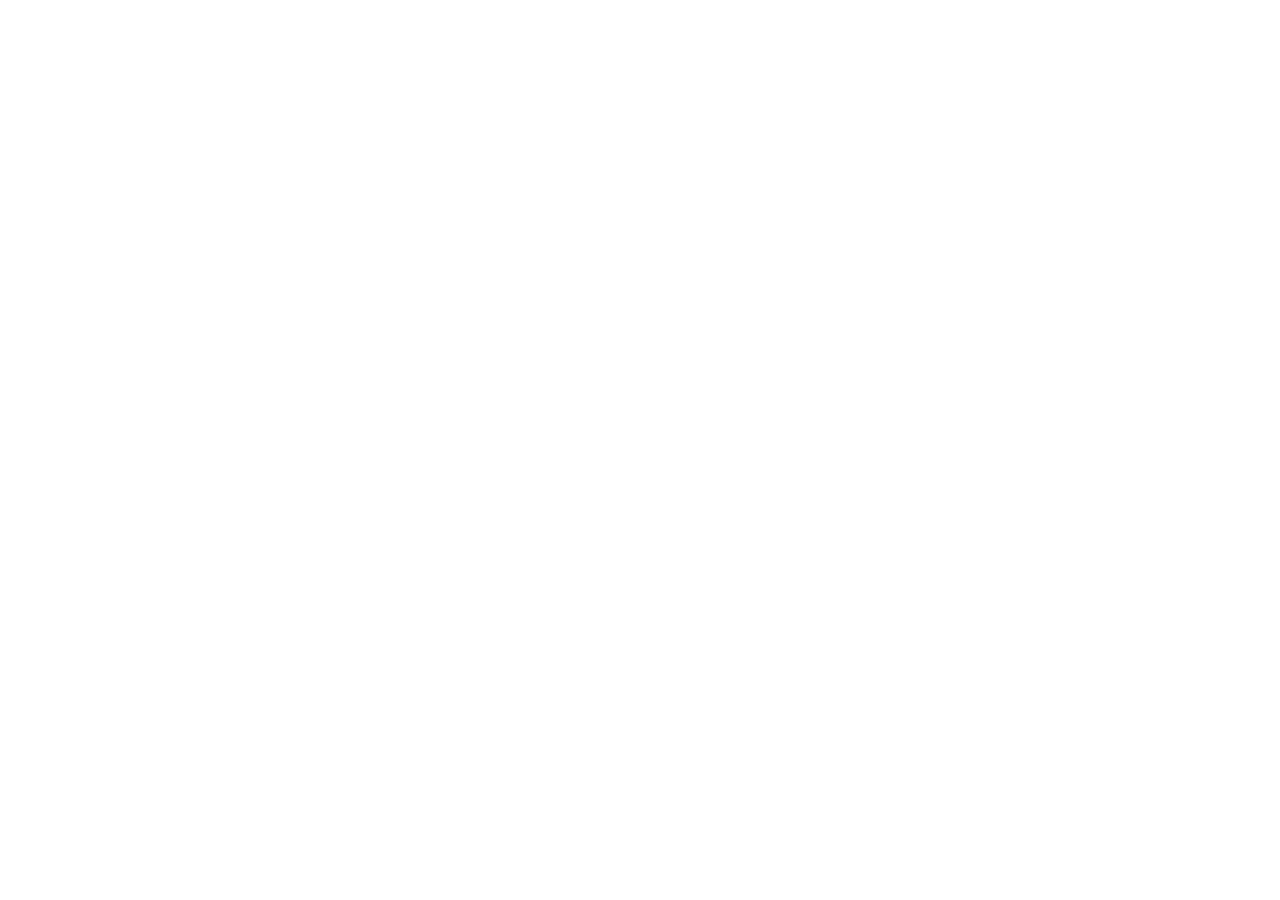
==== commit 0a1b4f1f: "Forward old Coatwright addresses to coatwright.github.io Coatwright now lives in the coatwright/coat" ====
--- a/index.html
+++ b/index.html
@@ -3,276 +3,14 @@
 <head>
   <meta charset="utf-8">
   <meta name="viewport" content="width=device-width, initial-scale=1">
-  <title>Coatwright · Quoting & business software for painters</title>
-  <meta name="description" content="Price any paint job in minutes, send professional itemized quotes and invoices, and know exactly what you made. Free quoting and business app for painting contractors.">
-  <meta name="theme-color" content="#1f5eff">
-  <meta property="og:title" content="Coatwright · Quoting & business software for painters">
-  <meta property="og:description" content="Price any paint job in minutes, send professional quotes and invoices, and know exactly what you made.">
-  <meta property="og:image" content="https://nbarmash.github.io/Nbarmash/landing/og.png">
-  <meta property="og:image:width" content="1200">
-  <meta property="og:image:height" content="630">
-  <meta property="og:type" content="website">
-  <meta name="twitter:card" content="summary_large_image">
-  <link rel="icon" href="coatwright/icon.svg" type="image/svg+xml">
-  <link rel="apple-touch-icon" href="landing/apple-touch-icon.png">
-  <link rel="preconnect" href="https://fonts.googleapis.com">
-  <link rel="preconnect" href="https://fonts.gstatic.com" crossorigin>
-  <link href="https://fonts.googleapis.com/css2?family=Inter:wght@400;500;600;700;800&display=swap" rel="stylesheet">
-  <link rel="stylesheet" href="landing/site.css">
+  <title>Coatwright has moved</title>
+  <link rel="canonical" href="https://coatwright.github.io/">
+  <meta http-equiv="refresh" content="0; url=https://coatwright.github.io/">
+  <script>location.replace('https://coatwright.github.io/' + location.hash);</script>
+  <style>body{font:17px/1.5 -apple-system,Segoe UI,Roboto,Helvetica,Arial,sans-serif;max-width:520px;margin:15vh auto;padding:0 20px;color:#16203a;text-align:center}a{color:#1f5eff;font-weight:600}</style>
 </head>
 <body>
-  <header class="nav" id="top">
-    <div class="wrap nav-in">
-      <a class="brand" href="./"><img src="coatwright/icon.svg" alt="" width="32" height="32"> Coatwright</a>
-      <nav class="links" aria-label="Main">
-        <a href="#features">Features</a>
-        <a href="#how">How it works</a>
-        <a href="#pricing">Pricing</a>
-        <a href="#faq">FAQ</a>
-      </nav>
-      <div class="nav-cta">
-        <a class="btn ghost sm hide-sm" href="coatwright/">Open app</a>
-        <a class="btn sm" href="coatwright/">Get started free</a>
-      </div>
-    </div>
-  </header>
-
-  <main>
-    <section class="hero">
-      <div class="wrap hero-in">
-        <div class="hero-copy">
-          <p class="eyebrow">Quoting & business software for painters</p>
-          <h1>Win more paint jobs. <span>Know what you really make.</span></h1>
-          <p class="lead">Coatwright turns a walkthrough into a professional, itemized quote in minutes, then tracks every job,
-            invoice and dollar of profit, so you can run your painting business like a pro from day one.</p>
-          <div class="cta-row">
-            <a class="btn lg" href="coatwright/">Get started free</a>
-            <a class="btn ghost lg" href="#how">See how it works</a>
-          </div>
-          <ul class="trust-strip">
-            <li>Free to start</li>
-            <li>No credit card</li>
-            <li>Works offline</li>
-            <li>Private by design</li>
-          </ul>
-        </div>
-        <div class="hero-visual" aria-hidden="true">
-          <div class="device back"><img src="landing/shot-quote.png" alt=""></div>
-          <div class="device front"><img src="landing/shot-estimate.png" alt=""></div>
-          <div class="float-card">
-            <div class="fc-label">Quote total</div>
-            <div class="fc-num">$4,862.40</div>
-            <div class="fc-sub">Sent · 2 min ago</div>
-          </div>
-        </div>
-      </div>
-    </section>
-
-    <section class="band">
-      <div class="wrap band-in">
-        <span>Prices every kind of job</span>
-        <ul>
-          <li>Interior</li><li>Exterior</li><li>Cabinets</li><li>Epoxy floors</li><li>Decks & fences</li><li>Commercial</li>
-        </ul>
-      </div>
-    </section>
-
-    <section id="features" class="section">
-      <div class="wrap">
-        <div class="section-head">
-          <p class="kicker">Features</p>
-          <h2>Everything a painting business runs on</h2>
-          <p class="sub">From the first walkthrough to the final payment, in one simple app on your phone.</p>
-        </div>
-
-        <div class="row">
-          <div class="row-copy">
-            <h3>Accurate quotes in minutes</h3>
-            <p>Tap rooms or enter the home's square footage. Coatwright measures walls, ceilings and trim, rounds paint to whole gallons,
-              and applies your labor rate, production speeds and markup.</p>
-            <ul class="ticks">
-              <li>Quick ballpark by square footage, or exact room-by-room</li>
-              <li>Interior, exterior, cabinets, garage floors, decks and fences</li>
-              <li>Ceiling height, coats, wall condition and stories all priced in</li>
-              <li>15 commercial property types with their own areas</li>
-            </ul>
-          </div>
-          <div class="row-visual"><div class="device"><img src="landing/shot-quote.png" alt="Room-by-room quote builder"></div></div>
-        </div>
-
-        <div class="row flip">
-          <div class="row-copy">
-            <h3>Quotes and invoices customers trust</h3>
-            <p>Every line item, your logo, deposit and terms. Email, text or save a PDF before you leave the driveway, then turn the won
-              job into an invoice in one tap.</p>
-            <ul class="ticks">
-              <li>Clean, itemized estimates with a signature line</li>
-              <li>Invoices with payments received and balance due</li>
-              <li>Quotes marked "Sent" automatically so nothing slips</li>
-            </ul>
-          </div>
-          <div class="row-visual"><div class="device"><img src="landing/shot-estimate.png" alt="Itemized estimate sent to a customer"></div></div>
-        </div>
-
-        <div class="row">
-          <div class="row-copy">
-            <h3>Know your real numbers</h3>
-            <p>Log payments and real costs as you go. Coatwright shows what you actually made, your true hourly rate, and whether your
-              quotes are covering your time.</p>
-            <ul class="ticks">
-              <li>Yearly profit after paint, helpers and business expenses</li>
-              <li>Win rate, average job, money owed and quotes awaiting an answer</li>
-              <li>Actual vs. estimated hours, with plain-English tips</li>
-              <li>Spreadsheet exports for your accountant</li>
-            </ul>
-          </div>
-          <div class="row-visual"><div class="device"><img src="landing/shot-stats.png" alt="Business stats with yearly profit"></div></div>
-        </div>
-
-        <div class="grid feature-grid">
-          <div class="f"><div class="f-ic">📋</div><h4>Job pipeline</h4><p>Draft → Sent → Won → Scheduled → Completed → Paid.</p></div>
-          <div class="f"><div class="f-ic">📅</div><h4>Schedule</h4><p>Upcoming jobs with start dates and days on site.</p></div>
-          <div class="f"><div class="f-ic">👥</div><h4>Customers</h4><p>Every customer's history, with one-tap call, text and map.</p></div>
-          <div class="f"><div class="f-ic">💵</div><h4>Payments</h4><p>Deposits and payments by cash, check, card, Zelle or Venmo.</p></div>
-          <div class="f"><div class="f-ic">🧾</div><h4>Expenses</h4><p>Gas, tools and insurance counted against your profit.</p></div>
-          <div class="f"><div class="f-ic">⚙️</div><h4>Your prices</h4><p>Labor rate, markup, paint costs and work speeds, set once.</p></div>
-        </div>
-      </div>
-    </section>
-
-    <section id="how" class="section alt">
-      <div class="wrap">
-        <div class="section-head">
-          <p class="kicker">How it works</p>
-          <h2>Your first quote in about five minutes</h2>
-        </div>
-        <ol class="steps">
-          <li><h4>Set up your business</h4><p>Add your name, logo and rates. A short setup walks you through it.</p></li>
-          <li><h4>Tap in the job</h4><p>Pick the property, add rooms or square footage. The price updates as you go.</p></li>
-          <li><h4>Send it and get paid</h4><p>Email or text the quote, track the job, and invoice when it's done.</p></li>
-        </ol>
-      </div>
-    </section>
-
-    <section class="section">
-      <div class="wrap">
-        <div class="section-head">
-          <p class="kicker">Why Coatwright</p>
-          <h2>Built for painters, not everyone</h2>
-          <p class="sub">General contractor software is built for every trade. Coatwright is built for yours.</p>
-        </div>
-        <div class="table-wrap">
-          <table class="compare">
-            <thead><tr><th></th><th class="us">Coatwright</th><th>Pen & paper</th><th>Spreadsheets</th><th>General contractor software</th></tr></thead>
-            <tbody>
-              <tr><td>Paint-specific pricing (walls, coats, gallons)</td><td class="us yes">✓</td><td class="no">—</td><td class="part">DIY</td><td class="part">Limited</td></tr>
-              <tr><td>Professional itemized quote in minutes</td><td class="us yes">✓</td><td class="no">—</td><td class="part">Slow</td><td class="yes">✓</td></tr>
-              <tr><td>Real profit and hourly rate per job</td><td class="us yes">✓</td><td class="no">—</td><td class="part">DIY</td><td class="part">Varies</td></tr>
-              <tr><td>Works offline at the job site</td><td class="us yes">✓</td><td class="yes">✓</td><td class="part">Varies</td><td class="part">Varies</td></tr>
-              <tr><td>Set up in minutes, no training</td><td class="us yes">✓</td><td class="yes">✓</td><td class="part">Hours</td><td class="no">Days</td></tr>
-              <tr><td>Free to start</td><td class="us yes">✓</td><td class="yes">✓</td><td class="yes">✓</td><td class="no">Monthly fee</td></tr>
-            </tbody>
-          </table>
-        </div>
-      </div>
-    </section>
-
-    <section id="pricing" class="section alt">
-      <div class="wrap">
-        <div class="section-head">
-          <p class="kicker">Pricing</p>
-          <h2>Simple, painter-friendly pricing</h2>
-          <p class="sub">Start free today. Pro features for growing crews are on the way.</p>
-        </div>
-        <div class="plans">
-          <div class="plan featured">
-            <div class="plan-tag">Available now</div>
-            <h3>Starter</h3>
-            <div class="price">$0<span>/month</span></div>
-            <p class="plan-sub">Everything you need to quote, win and track jobs.</p>
-            <ul class="ticks">
-              <li>Unlimited quotes and invoices</li>
-              <li>Interior, exterior, cabinets, floors, commercial</li>
-              <li>Job tracking, schedule and customers</li>
-              <li>Profit stats and accountant exports</li>
-              <li>Your logo on every quote</li>
-            </ul>
-            <a class="btn full" href="coatwright/">Get started free</a>
-          </div>
-          <div class="plan">
-            <div class="plan-tag soon">Coming soon</div>
-            <h3>Pro</h3>
-            <div class="price soon-price">Coming soon</div>
-            <p class="plan-sub">For painters ready to grow and work as a team.</p>
-            <ul class="ticks">
-              <li>Everything in Starter</li>
-              <li>Cloud sync across phone, tablet and computer</li>
-              <li>Customers accept and e-sign quotes online</li>
-              <li>Collect deposits online</li>
-              <li>Crew accounts</li>
-            </ul>
-            <span class="btn ghost full disabled" aria-disabled="true">Coming soon</span>
-          </div>
-        </div>
-      </div>
-    </section>
-
-    <section class="section">
-      <div class="wrap">
-        <div class="privacy-card">
-          <div>
-            <p class="kicker light">Privacy & trust</p>
-            <h2>Your business data stays yours</h2>
-            <p>Your customers, prices and profits are stored on your device. They're not uploaded, sold or shared.
-              Back up everything to a file anytime and restore it on a new phone.</p>
-            <a class="text-link" href="privacy.html">Read our privacy policy →</a>
-          </div>
-          <ul class="privacy-list">
-            <li><b>🔒 Stored on your device</b><span>No account needed, nothing sent to our servers</span></li>
-            <li><b>💾 One-tap backup</b><span>Save and restore your full history</span></li>
-            <li><b>📶 Works offline</b><span>Price jobs even with no signal</span></li>
-          </ul>
-        </div>
-      </div>
-    </section>
-
-    <section id="faq" class="section alt">
-      <div class="wrap faq">
-        <div class="section-head">
-          <p class="kicker">FAQ</p>
-          <h2>Questions painters ask</h2>
-        </div>
-        <details><summary>Is Coatwright really free?</summary><p>Yes. The Starter plan is free and includes unlimited quotes, invoices, job tracking and stats. A paid Pro plan with cloud sync and online payments is planned; Starter will stay free.</p></details>
-        <details><summary>Do I need to download an app or create an account?</summary><p>No. Open it in your phone's browser and start. To use it like an app, tap Share → "Add to Home Screen" on iPhone, or "Install app" on Android.</p></details>
-        <details><summary>Will the prices match my market?</summary><p>You set your own labor rate, markup, minimum job, tax, deposit, paint and material costs, and how fast you work. Every quote uses your numbers.</p></details>
-        <details><summary>What kinds of jobs can I quote?</summary><p>Interior rooms, whole-home ballparks, exteriors, decks, fences, doors, shutters, garage and basement floors (paint, epoxy or flake), cabinets, wallpaper and popcorn removal, drywall repair, and 15 types of commercial property.</p></details>
-        <details><summary>Where is my data stored? What if I change phones?</summary><p>On your device. Use Settings → Back up now to save a file, then Restore on your new phone. Cloud sync is coming with Pro.</p></details>
-        <details><summary>Can I send invoices and track payments?</summary><p>Yes. Turn any won job into an invoice, log deposits and payments, and see what's still owed across all your jobs.</p></details>
-      </div>
-    </section>
-
-    <section class="final">
-      <div class="wrap final-in">
-        <h2>Ready to quote like a pro?</h2>
-        <p>Set up your business and send your first quote today. It's free.</p>
-        <a class="btn lg white" href="coatwright/">Get started free</a>
-      </div>
-    </section>
-  </main>
-
-  <footer class="footer">
-    <div class="wrap foot-in">
-      <div class="foot-brand">
-        <a class="brand" href="./"><img src="coatwright/icon.svg" alt="" width="28" height="28"> Coatwright</a>
-        <p>Quoting and business software for painting contractors.</p>
-      </div>
-      <div class="foot-cols">
-        <div><h5>Product</h5><a href="coatwright/">Open the app</a><a href="#features">Features</a><a href="#pricing">Pricing</a><a href="#faq">FAQ</a></div>
-        <div><h5>Legal</h5><a href="privacy.html">Privacy Policy</a><a href="terms.html">Terms of Service</a></div>
-      </div>
-    </div>
-    <div class="wrap foot-bottom">© <span id="yr">2026</span> Coatwright. All rights reserved.</div>
-  </footer>
-  <script>document.getElementById('yr').textContent = new Date().getFullYear();</script>
+  <h1>Coatwright has moved</h1>
+  <p>Our new address is <a href="https://coatwright.github.io/">https://coatwright.github.io/</a></p>
 </body>
 </html>
